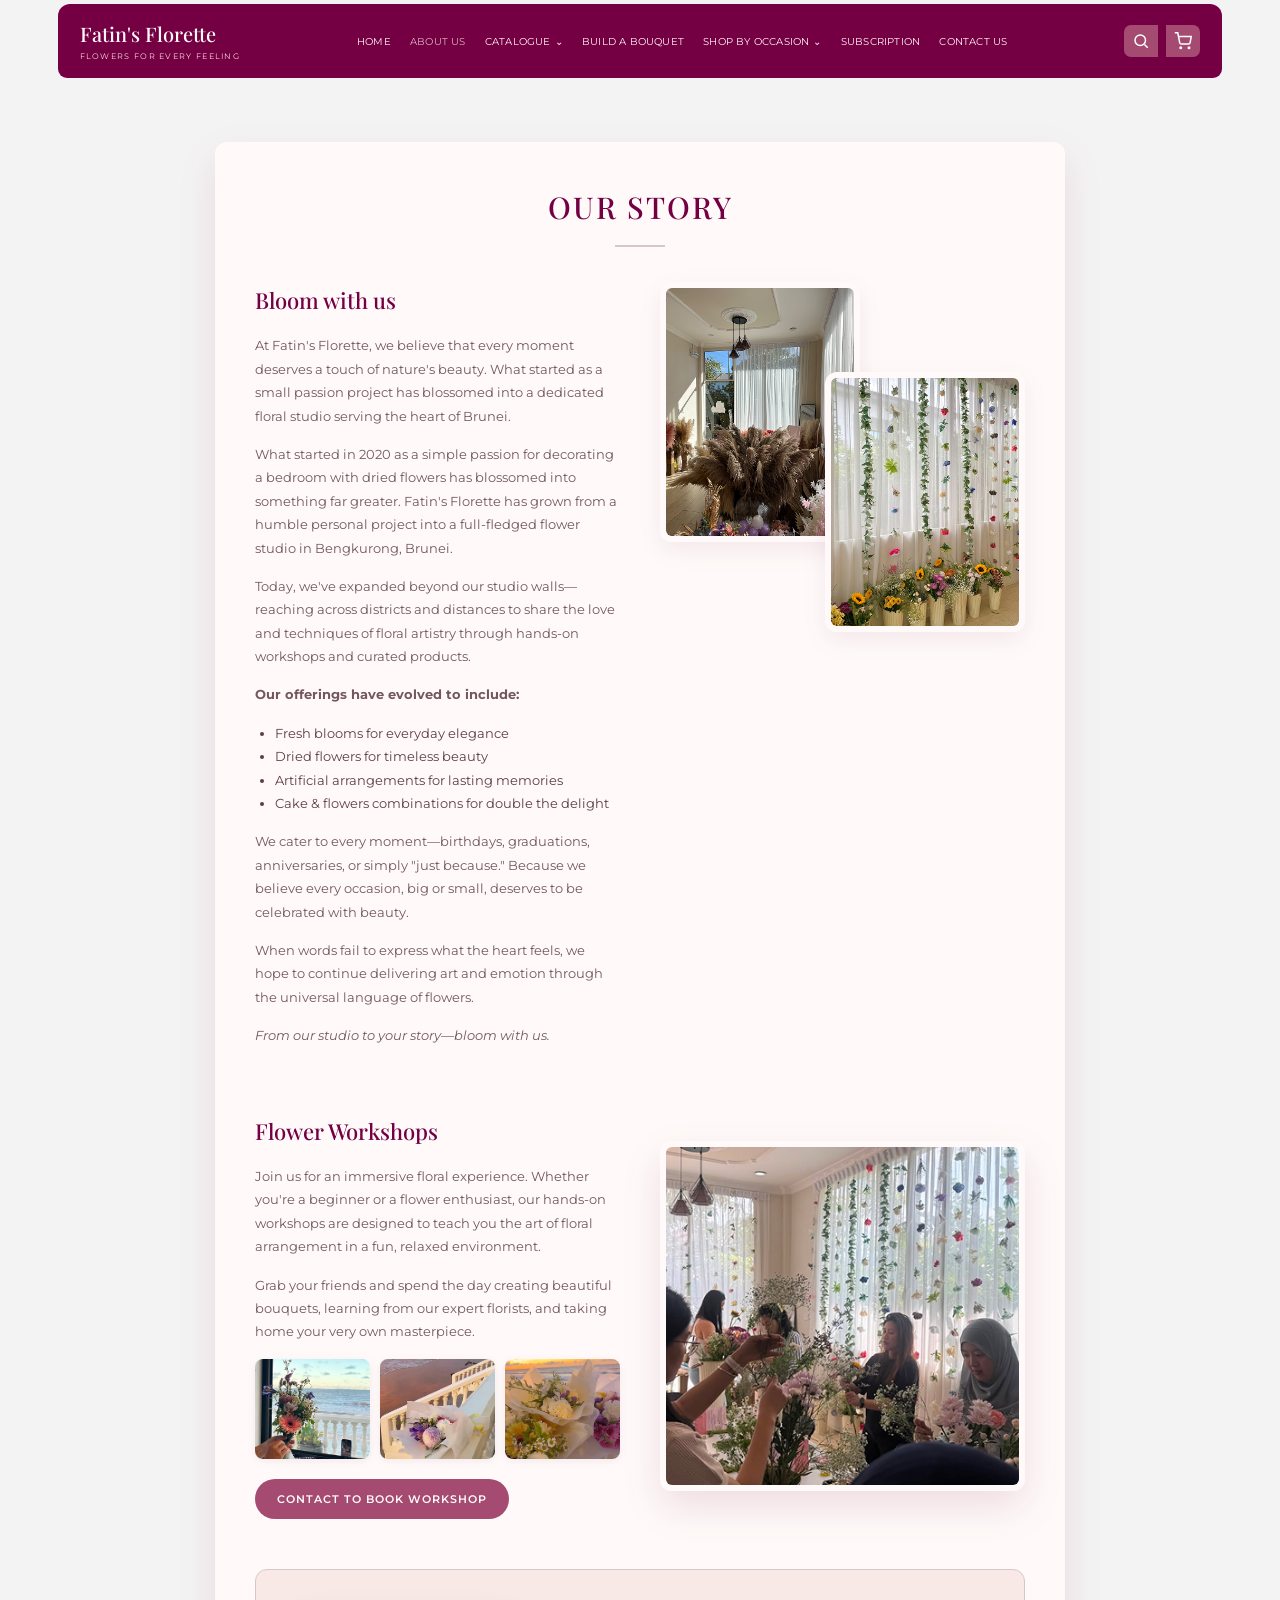
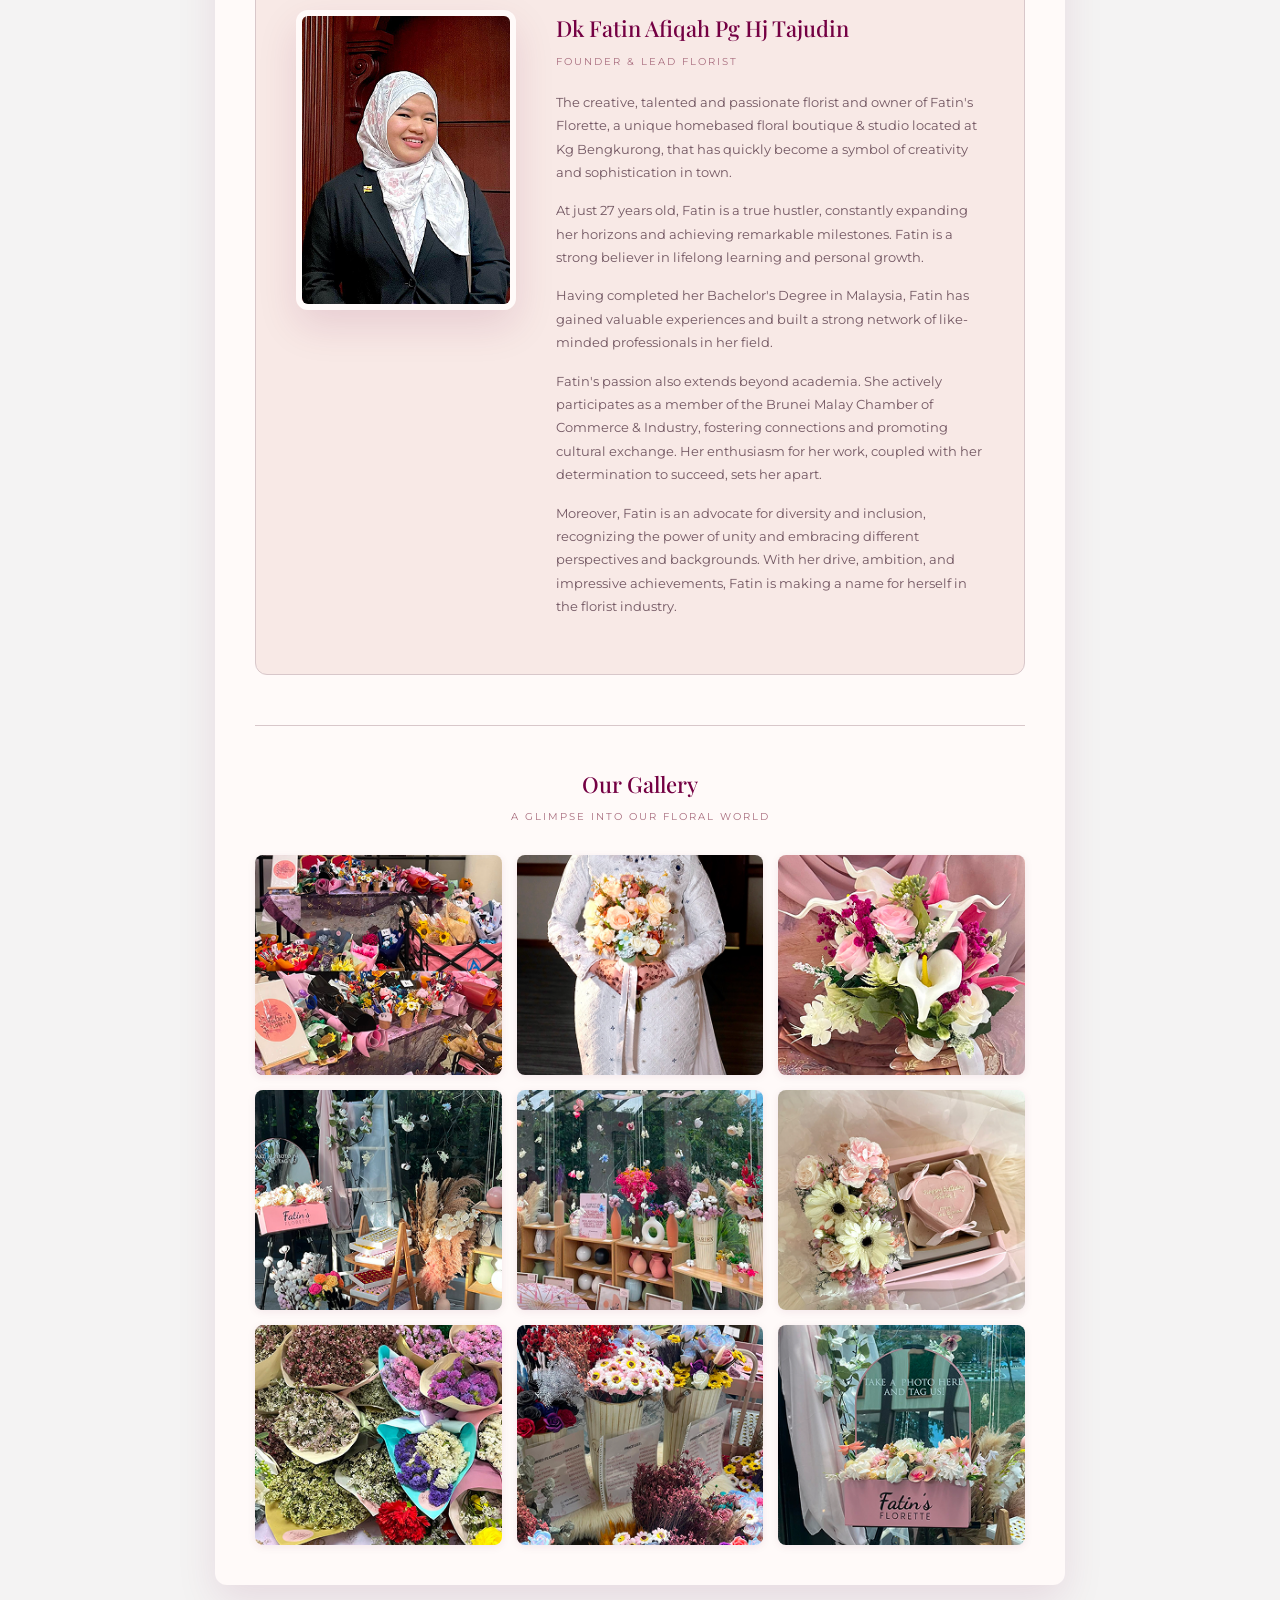
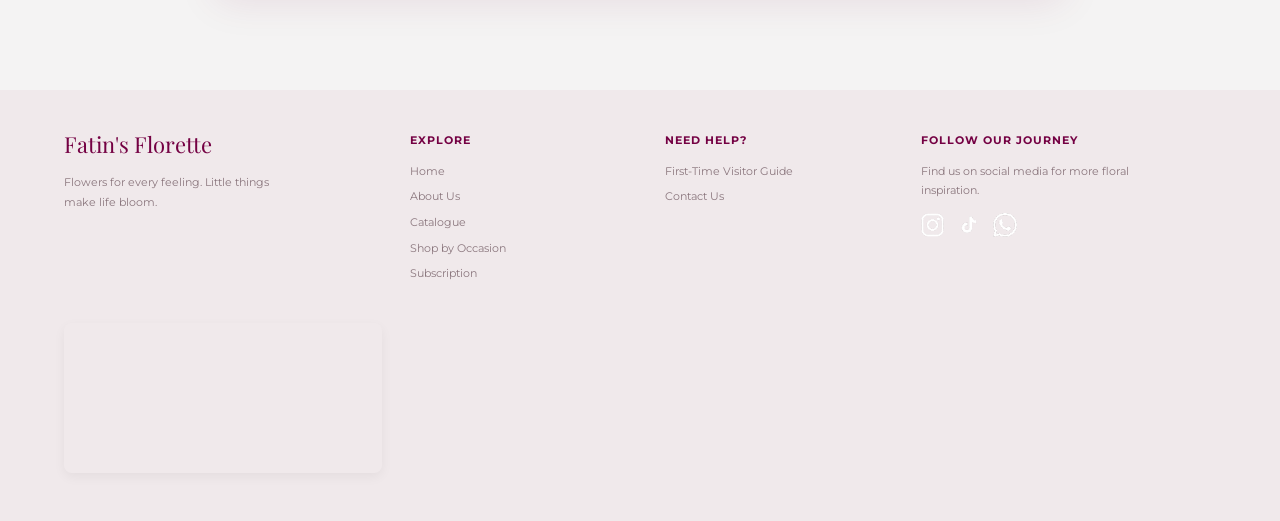
==== pages/aboutus.html @ 4e29298b "cart" ====
<!DOCTYPE html>
<html lang="en">
<head>
    <meta charset="UTF-8">
    <meta name="viewport" content="width=device-width, initial-scale=1.0">
    <title>About Us - Fatin's Florette</title>

    <link rel="preconnect" href="https://fonts.googleapis.com">
    <link rel="preconnect" href="https://fonts.gstatic.com" crossorigin>
    <link href="https://fonts.googleapis.com/css2?family=Montserrat:wght@400;500;600;700&family=Playfair+Display:wght@400;500;600;700&display=swap" rel="stylesheet">

    <link rel="stylesheet" href="../css/style.css">
    <link rel="stylesheet" href="../css/aboutus.css">
</head>
<body>

    <!-- ===== HEADER ===== -->
    <header class="site-header">
        <a href="../index.html" class="logo">
            <span class="logo-name">Fatin's Florette</span>
            <span class="logo-tagline">Flowers for every feeling</span>
        </a>

        <nav class="main-nav" id="mainNav">
            <a href="../index.html">Home</a>
            <a href="aboutus.html" class="active">About Us</a>

            <div class="nav-dropdown">
                <!-- FIXED: Using catalog.html and Catalogue spelling -->
                <a href="catalog.html" class="dropdown-toggle">
                    Catalogue <span class="arrow">⌄</span>
                </a>
                <div class="dropdown-menu">
                    <a href="catalog.html">Shop All</a>
                    <a href="catalog.html#petals">Petals & Pastries</a>
                    <a href="catalog.html#basket">Basket Series</a>
                </div>
            </div>

            <a href="custom.bouquet.html">Build a Bouquet</a>

            <div class="nav-dropdown">
                <a href="occasional.html" class="dropdown-toggle">
                    Shop by Occasion <span class="arrow">⌄</span>
                </a>
                <div class="dropdown-menu">
                    <a href="occasional.html">Birthday</a>
                    <a href="occasional.html">Anniversary</a>
                    <a href="occasional.html">Graduation</a>
                    <a href="occasional.html">Wedding</a>
                </div>
            </div>

            <a href="subscription.html">Subscription</a>
            <a href="contact.html">Contact Us</a>
        </nav>

        <div class="header-actions">
            <button class="search-button" aria-label="Search">
                <svg width="18" height="18" viewBox="0 0 24 24" fill="none" stroke="currentColor" stroke-width="2">
                    <circle cx="11" cy="11" r="7"></circle>
                    <line x1="21" y1="21" x2="16.65" y2="16.65"></line>
                </svg>
            </button>
            <a href="cart.html" class="cart-link" aria-label="Shopping Cart">
                <svg width="18" height="18" viewBox="0 0 24 24" fill="none" stroke="currentColor" stroke-width="2">
                    <circle cx="9" cy="21" r="1"></circle>
                    <circle cx="20" cy="21" r="1"></circle>
                    <path d="M1 1h4l2.68 13.39a2 2 0 0 0 2 1.61h9.72a2 2 0 0 0 2-1.61L23 6H6"></path>
                </svg>
            </a>
            <button class="menu-toggle" aria-label="Menu" aria-controls="mainNav" aria-expanded="false">
                <span></span><span></span><span></span>
            </button>
        </div>
    </header>

    <!-- ===== ABOUT CONTENT ===== -->
    <section class="about-container">
        <div class="about-card">
            <h1 class="page-title">Our Story</h1>

            <div class="story-section">
                <div class="story-text">
                    <h3>Bloom with us</h3>
                    <p>At Fatin's Florette, we believe that every moment deserves a touch of nature's beauty. What started as a small passion project has blossomed into a dedicated floral studio serving the heart of Brunei.</p>
                    
                    <p>What started in 2020 as a simple passion for decorating a bedroom with dried flowers has blossomed into something far greater. Fatin's Florette has grown from a humble personal project into a full-fledged flower studio in Bengkurong, Brunei.</p>
                    
                    <p>Today, we've expanded beyond our studio walls—reaching across districts and distances to share the love and techniques of floral artistry through hands-on workshops and curated products.</p>
                    
                    <p><strong>Our offerings have evolved to include:</strong></p>
                    <ul style="margin-left: 20px; margin-bottom: 15px; font-size: 13px; color: var(--text-muted); line-height: 1.8;">
                        <li>Fresh blooms for everyday elegance</li>
                        <li>Dried flowers for timeless beauty</li>
                        <li>Artificial arrangements for lasting memories</li>
                        <li>Cake & flowers combinations for double the delight</li>
                    </ul>

                    <p>We cater to every moment—birthdays, graduations, anniversaries, or simply "just because." Because we believe every occasion, big or small, deserves to be celebrated with beauty.</p>
                    
                    <p>When words fail to express what the heart feels, we hope to continue delivering art and emotion through the universal language of flowers.</p>
                    
                    <p><em>From our studio to your story—bloom with us.</em></p>
                </div>

                <div class="image-cluster">
                    <img src="../pics/studio1.png" alt="Shop Interior">
                    <img src="../pics/studio.png" alt="Flower Decorations">
                </div>
            </div>

            <div class="workshop-section">
                <div class="workshop-text">
                    <h3>Flower Workshops</h3>
                    <p>Join us for an immersive floral experience. Whether you're a beginner or a flower enthusiast, our hands-on workshops are designed to teach you the art of floral arrangement in a fun, relaxed environment.</p>
                    <p>Grab your friends and spend the day creating beautiful bouquets, learning from our expert florists, and taking home your very own masterpiece.</p>
                    
                    <div class="workshop-mini-gallery">
                        <img src="../pics/sky.png" alt="Workshop Flowers">
                        <img src="../pics/beach.png" alt="Workshop Lilies">
                        <img src="../pics/sb.png" alt="Workshop Setup">
                    </div>
                    
                    <a href="https://wa.me/6738633134?text=Hi%20Fatin's%20Florette,%20I%20would%20like%20to%20book%20a%20flower%20workshop!" target="_blank" class="workshop-btn">CONTACT TO BOOK WORKSHOP</a>
                </div>

                <div class="workshop-main-image">
                    <img src="../pics/shopp.png" alt="Flower Workshop Class">
                </div>
            </div>

            <div class="founder-section">
                <div class="founder-image">
                    <img src="../pics/founder.png" alt="The Founder">
                </div>
                
                <div class="founder-text">
                    <h3>Dk Fatin Afiqah Pg Hj Tajudin</h3>
                    <p class="subtitle">Founder & Lead Florist</p>
                    
                    <p>The creative, talented and passionate florist and owner of Fatin's Florette, a unique homebased floral boutique & studio located at Kg Bengkurong, that has quickly become a symbol of creativity and sophistication in town.</p>
                    
                    <p>At just 27 years old, Fatin is a true hustler, constantly expanding her horizons and achieving remarkable milestones. Fatin is a strong believer in lifelong learning and personal growth.</p>
                    
                    <p>Having completed her Bachelor's Degree in Malaysia, Fatin has gained valuable experiences and built a strong network of like-minded professionals in her field.</p>
                    
                    <p>Fatin's passion also extends beyond academia. She actively participates as a member of the Brunei Malay Chamber of Commerce & Industry, fostering connections and promoting cultural exchange. Her enthusiasm for her work, coupled with her determination to succeed, sets her apart.</p>
                    
                    <p>Moreover, Fatin is an advocate for diversity and inclusion, recognizing the power of unity and embracing different perspectives and backgrounds. With her drive, ambition, and impressive achievements, Fatin is making a name for herself in the florist industry.</p>
                </div>
            </div>

            <div class="gallery-section">
                <h3>Our Gallery</h3>
                <span class="subtitle">A glimpse into our floral world</span>
                
                <div class="gallery-grid">
                    <img src="../pics/pop.png" alt="Floral Arrangement 1">
                    <img src="../pics/wedding.png" alt="Floral Arrangement 2">
                    <img src="../pics/wed.png" alt="Floral Arrangement 3">
                    <img src="../pics/ubd1.png" alt="Floral Arrangement 4">
                    <img src="../pics/ubd.png" alt="Floral Arrangement 5">
                    <img src="../pics/cake.png" alt="Floral Arrangement 6">
                    <img src="../pics/flower.png" alt="Floral Arrangement 7">
                    <img src="../pics/display.png" alt="Floral Arrangement 8">
                    <img src="../pics/mirror.png" alt="Floral Arrangement 9">
                </div>
            </div>
        </div>
    </section>

        <!-- ===== FOOTER ===== -->
    <footer class="site-footer">
        <div class="footer-main">
            <div class="footer-brand">
                <a href="../index.html" class="footer-logo">Fatin's Florette</a>
                <p>Flowers for every feeling. Little things make life bloom.</p>
            </div>

            <div class="footer-links">
                <h3>Explore</h3>
                <a href="../index.html">Home</a>
                <a href="aboutus.html">About Us</a>
                <a href="catalog.html">Catalogue</a>
                <a href="occasional.html">Shop by Occasion</a>
                <a href="subscription.html">Subscription</a>
            </div>

            <div class="footer-links">
                <h3>Need Help?</h3>
                <a href="#">First-Time Visitor Guide</a>
                <a href="contact.html">Contact Us</a>
            </div>

            <div class="footer-social">
                <h3>Follow Our Journey</h3>
                <p>Find us on social media for more floral inspiration.</p>
                <div class="footer-icons">
                    <a href="https://instagram.com/fatinsflorette" target="_blank" aria-label="Instagram">
                        <img src="../pics/ig.png" alt="Instagram">
                    </a>
                    <a href="https://tiktok.com/@fatinsflorette" target="_blank" aria-label="TikTok">
                        <img src="../pics/tt.png" alt="TikTok">
                    </a>
                    <a href="https://wa.me/6738633134" target="_blank" aria-label="WhatsApp">
                        <img src="../pics/wa.png" alt="WhatsApp">
                    </a>
                </div>
            </div>

            <!-- MAP IS NOW ITS OWN COLUMN -->
            <div class="footer-map">

                <iframe
                    src="https://www.google.com/maps/embed?pb=!1m18!1m12!1m3!1d3975.5187098738365!2d114.8646345!3d4.8523594999999995!2m3!1f0!2f0!3f0!3m2!1i1024!2i768!4f13.1!3m3!1m2!1s0x322261498f1d3eef%3A0x6fb80f0e46c2ac8f!2sFatin's%20Florete!5e0!3m2!1sen!2sbn!4v1792552757731!5m2!1sen!2sbn"
                    width="250"
                    height="150"
                    style="border: 0; border-radius: 8px;"
                    allowfullscreen
                    loading="lazy"
                    referrerpolicy="no-referrer-when-downgrade"
                    title="Fatin's Florette location on Google Maps">
                </iframe>

    <script>
        const toggle = document.querySelector('.menu-toggle');
        const nav = document.getElementById('mainNav');
        if (toggle) {
            toggle.addEventListener('click', () => {
                const open = nav.classList.toggle('open');
                toggle.setAttribute('aria-expanded', open);
            });
        }
    </script>
</body>
</html>
---- css/style.css ----
/* ----- FATIN'S FLORETTE Shared styles for Home and future pages ------- */

@import url('https://fonts.googleapis.com/css2?family=DM+Sans:wght@400;500;600&family=Playfair+Display:wght@400;500;600&display=swap');


/* =========================================
   COLOURS
========================================= */

:root {
    --burgundy: #740043;
    --burgundy-dark: #5d0036;
    --blush: #f8e9e6;
    --rose: #d8c7ca;
    --rose-button: #a54a70;
    --text: #5d3d48;
    --white: #fffaf9;
    --page: #f8f6f5;
    --line: #e5d8dc;
    --muted: #8b777e;
}


/* =========================================
   GENERAL STYLES
========================================= */

* {
    box-sizing: border-box;
    margin: 0;
    padding: 0;
}

html {
    scroll-behavior: smooth;
}

body {
    background: #f4f3f3;
    color: var(--text);
    font-family: 'Montserrat', Arial, sans-serif;
    font-size: 14px;
    line-height: 1.7;
}

a {
    color: inherit;
    text-decoration: none;
}

button {
    font: inherit;
}

img {
    display: block;
    max-width: 100%;
}


/* =========================================
   HEADER
========================================= */

/* Existing Fatin's Florette header style */
.site-header {
    width: min(1320px, 91%);
    max-width: none;
    min-height: 74px;
    margin: 4px auto 0;
    padding: 10px 22px;
    box-sizing: border-box;
    background: var(--burgundy);
    border-radius: 12px 12px 9px 9px;
    display: flex;
    align-items: center;
    justify-content: space-between;
    gap: 18px;
    position: relative;
    z-index: 10;
}

/* Logo */

.logo {
    flex: 0 0 auto;
    display: inline-flex;
    flex-direction: column;
    align-items: flex-start;
    line-height: 1.3;
}

.logo-name {
    color: var(--white);
    font-family: 'Playfair Display', Georgia, serif;
    font-size: 20px;
    font-weight: 500;
}

.logo-tagline {
    margin-top: 4px;
    color: #f6d8e2;
    font-size: 8px;
    letter-spacing: 1.3px;
    text-transform: uppercase;
}


/* Navigation */

.main-nav {
    display: flex;
    align-items: center;
    justify-content: center;
    gap: clamp(10px, 1.5vw, 22px);
}

/* Same alignment for ALL navigation links */

.main-nav > a,
.nav-dropdown > .dropdown-toggle {
    display: inline-flex;
    align-items: center;
    justify-content: center;

    height: 32px;

    color: #fff5f7;
    font-size: 10px;
    font-family: 'Montserrat', Arial, sans-serif;
    font-weight: 400;
    text-transform: uppercase;
    letter-spacing: 0.2px;
    white-space: nowrap;

    transition: opacity 0.2s ease;
}

.main-nav > a:hover,
.main-nav > a.active,
.nav-dropdown > .dropdown-toggle:hover,
.nav-dropdown > .dropdown-toggle.active {
    opacity: 0.72;
}


/* Search and cart icons */

.header-actions {
    display: flex;
    align-items: center;
    gap: 8px;
    flex-shrink: 0;
}

.search-button,
.cart-link {
    min-width: 34px;
    height: 32px;
    border: 0;
    background: #a54a70;
    color: white;

    display: inline-flex;
    align-items: center;
    justify-content: center;
}

.search-button {
    border-radius: 7px 0 0 7px;
    cursor: pointer;
}

.cart-link {
    border-radius: 0 7px 7px 0;
}

.search-button:hover,
.cart-link:hover {
    background: var(--burgundy-dark);
}


/* Mobile menu button */

.menu-toggle {
    display: none;
    border: 0;
    background: transparent;
    cursor: pointer;
}


/* =========================================
   NAVIGATION DROPDOWNS
========================================= */

.nav-dropdown {
    position: relative;
    display: flex;
    align-items: center;
    height: 32px;
}

.nav-dropdown .arrow {
    font-size: 10px;
    margin-left: 4px;
    display: inline-block;
    transition: transform 0.3s ease;
}


/* Dropdown menu */

.dropdown-menu {
    display: none;
    position: absolute;
    top: 100%;
    left: 50%;
    transform: translateX(-50%);

    min-width: 180px;
    padding: 8px 0;

    background: var(--white);
    border: 1px solid var(--rose);
    border-radius: 8px;

    box-shadow: 0 8px 20px rgba(0, 0, 0, 0.15);
    z-index: 100;
}

.dropdown-menu a {
    display: block;
    padding: 10px 15px;

    color: var(--text);
    font-size: 12px;
    text-transform: none;
    font-family: 'Montserrat', Arial, sans-serif;
    white-space: nowrap;

    transition: background 0.2s ease, color 0.2s ease;
}

.dropdown-menu a:hover {
    background: var(--blush);
    color: var(--burgundy);
}


/* Show dropdown when hovering or focusing */

.nav-dropdown:hover .dropdown-menu,
.nav-dropdown:focus-within .dropdown-menu {
    display: block;
}

.nav-dropdown:hover .arrow,
.nav-dropdown:focus-within .arrow {
    transform: rotate(180deg);
}


/* =========================================
   HOME HERO / BACKGROUND IMAGE
========================================= */

.hero {
    width: min(1320px, 91%);
    min-height: clamp(360px, 43vw, 500px);
    margin: 0 auto;

    border-radius: 0 0 12px 12px;
    overflow: hidden;
    position: relative;

    display: flex;
    align-items: center;
    justify-content: center;

    background-image:
        linear-gradient(
            rgba(100, 0, 49, 0.28),
            rgba(100, 0, 49, 0.28)
        ),
        url("../images/Background-img.png");

    background-position: center 48%;
    background-size: cover;
    background-repeat: no-repeat;
}


/* Light overlay */

.hero::before {
    content: "";
    position: absolute;
    inset: 0;
    background: rgba(255, 229, 228, 0.16);
    pointer-events: none;
}


/* Hero content */

.hero-content {
    position: relative;
    z-index: 1;

    width: min(90%, 600px);
    margin: 0 auto;
    padding: 35px 20px;

    display: flex;
    flex-direction: column;
    align-items: center;
    justify-content: center;

    text-align: center;
    color: white;
    text-shadow: 0 1px 12px rgba(64, 20, 38, 0.25);
}


/* Small heading */

.hero-eyebrow {
    margin-bottom: 12px;
    font-size: 10px;
    letter-spacing: 2.5px;
    text-transform: uppercase;
}


/* Main heading */

.hero h1 {
    margin: 0;
    font-family: 'Playfair Display', Georgia, serif;
    font-size: clamp(35px, 5.5vw, 65px);
    font-weight: 500;
    line-height: 1.08;
}


/* Description */

.hero-description {
    max-width: 360px;
    margin: 18px auto 24px;
    font-size: 13px;
    line-height: 1.8;
}


/* Hero button */

.hero-button {
    display: inline-flex;
    align-items: center;
    justify-content: center;
    gap: 10px;

    min-width: 175px;
    min-height: 42px;
    padding: 11px 22px;

    border: 0;
    border-radius: 30px;

    background: var(--rose-button);
    color: white;

    font-size: 11px;
    text-align: center;
    text-shadow: none;

    transition:
        background 0.2s ease,
        transform 0.2s ease;
}

.hero-button:hover {
    background: var(--burgundy);
    transform: translateY(-2px);
}

.hero-button span {
    font-size: 16px;
}


/* Bottom note */

.hero-bottom-note {
    position: absolute;
    z-index: 1;
    bottom: 16px;
    left: 20px;
    right: 20px;

    color: white;
    font-family: 'Playfair Display', Georgia, serif;
    font-size: 13px;
    font-style: italic;
    text-align: center;

    text-shadow: 0 1px 8px rgba(64, 20, 38, 0.4);
}


/* =========================================
   HOME INTRODUCTION
========================================= */

.home-intro {
    width: min(100% - 40px, 1120px);
    min-height: 380px;
    margin: 0 auto;
    padding: 65px 7%;

    background: var(--blush);

    display: grid;
    grid-template-columns: 1fr 1fr;
    align-items: center;
    gap: 45px;
}


/* Image */

.intro-image {
    width: 100%;
    height: 300px;
    overflow: hidden;
    background: var(--rose);
}

.intro-image img {
    width: 100%;
    height: 100%;
    object-fit: cover;
    object-position: center;
}


/* Introduction text */

.intro-content {
    max-width: 430px;
}

.section-eyebrow {
    margin-bottom: 12px;
    color: #a86d7e;
    font-size: 10px;
    letter-spacing: 2px;
    text-transform: uppercase;
}

.intro-content h2,
.visitor-section h2 {
    margin-bottom: 16px;
    color: var(--burgundy);
    font-family: 'Playfair Display', Georgia, serif;
    font-size: clamp(27px, 3.5vw, 40px);
    font-weight: 500;
    line-height: 1.25;
}

.intro-content > p:not(.section-eyebrow) {
    margin-bottom: 20px;
    color: #725762;
    font-size: 13px;
    line-height: 1.9;
}


/* Text links */

.text-link {
    display: inline-flex;
    align-items: center;
    gap: 10px;

    color: var(--burgundy);
    font-size: 11px;
    font-weight: 600;

    border-bottom: 1px solid var(--burgundy);
    padding-bottom: 4px;
}

.text-link:hover {
    color: var(--burgundy-dark);
}


/* =========================================
   FIRST-TIME VISITOR SECTION
========================================= */

.visitor-section {
    width: min(100% - 40px, 1120px);
    margin: 0 auto;
    padding: 65px 25px;

    background: #f1e0e2;
    text-align: center;
}

.visitor-section h2 {
    margin-bottom: 12px;
}

.visitor-section > p:not(.section-eyebrow) {
    max-width: 500px;
    margin: 0 auto 22px;
    color: #725762;
    font-size: 13px;
    line-height: 1.8;
}


/* =========================================
   FOOTER
========================================= */

.site-footer {
    margin-top: 45px;
    background: #f0e9eb;
    padding: 36px max(5%, calc((100% - 1320px)/2)) 18px;
}

.footer-main {
    display: grid;
    grid-template-columns: 1.4fr 1fr 1fr 1.3fr;
    gap: 28px;
    padding-bottom: 30px;
}

.footer-logo {
    font-family: 'Playfair Display', Georgia, serif;
    font-size: 22px;
    color: var(--burgundy);
    margin-bottom: 10px;
}

.footer-brand p,
.footer-social p {
    font-size: 11px;
    color: var(--muted);
    line-height: 1.8;
    margin-top: 10px;
    max-width: 230px;
}

.footer-links h3,
.footer-social h3 {
    font-size: 11px;
    text-transform: uppercase;
    letter-spacing: 1px;
    margin: 5px 0 12px;
    color: var(--burgundy);
}

.footer-links a {
    display: block;
    font-size: 11px;
    color: var(--muted);
    margin: 7px 0;
    transition: color 0.2s ease;
}

.footer-links a:hover {
    color: var(--burgundy);
}


/* Social media icons */

.footer-icons {
    display: flex;
    gap: 12px;
    margin-top: 12px;
}

.footer-icons a {
    display: inline-flex;
    align-items: center;
    justify-content: center;

    width: auto;
    height: auto;

    border: none;
    background: transparent;

    transition: transform 0.25s ease;
}

.footer-icons a:hover {
    transform: translateY(-3px);
}

.footer-icons img {
    display: block;
    width: 24px;
    height: 24px;
    object-fit: contain;
}


/* Google Maps */

.footer-map {
    margin-top: 5px;
    width: 100%;
}

.footer-map iframe {
    display: block;
    width: 100%;
    height: 150px;
    border: 0;
    border-radius: 8px;
    box-shadow: 0 4px 12px rgba(0, 0, 0, 0.05);
}


/* Copyright */

.footer-bottom {
    display: flex;
    justify-content: space-between;
    gap: 15px;

    border-top: 1px solid #ddcfd4;
    padding-top: 15px;

    font-size: 10px;
    color: var(--muted);
}

.footer-bottom a {
    color: var(--burgundy);
    text-decoration: none;
}

.footer-bottom a:hover {
    opacity: 0.7;
}


/* =========================================
   TABLET RESPONSIVE DESIGN
========================================= */

@media (max-width: 1000px) {

    .site-header {
        gap: 12px;
        padding: 10px 16px;
    }

    .logo-name {
        font-size: 17px;
    }

    .logo-tagline {
        font-size: 7px;
        letter-spacing: 1px;
    }

    .main-nav {
        gap: 10px;
    }

    /* Resize all navigation links equally */

    .main-nav > a,
    .nav-dropdown > .dropdown-toggle {
        font-size: 8px;
    }

    .header-actions {
        gap: 5px;
    }

    .search-button,
    .cart-link {
        min-width: 29px;
        height: 29px;
    }

    .home-intro {
        gap: 30px;
    }

    .footer-main {
        grid-template-columns: repeat(2, 1fr);
        gap: 28px;
    }
}


/* =========================================
   MOBILE RESPONSIVE DESIGN
========================================= */

@media (max-width: 850px) {

    /* Header */

    .site-header {
        width: calc(100% - 24px);
        min-height: 66px;
        margin-top: 12px;
        padding: 9px 14px;
        gap: 10px;
    }

    .logo-name {
        font-size: 18px;
    }

    .logo-tagline {
        font-size: 7px;
    }


    /* Mobile menu button */

    .menu-toggle {
        display: flex;
        flex-direction: column;
        align-items: center;
        justify-content: center;
        gap: 5px;

        width: 34px;
        height: 34px;
        padding: 5px;
        margin-left: auto;
    }

    .menu-toggle span {
        display: block;
        width: 22px;
        height: 2px;
        background: white;
        border-radius: 2px;
    }


    /* Mobile navigation */

    .main-nav {
        display: none;

        position: absolute;
        top: 100%;
        left: 0;
        right: 0;

        padding: 12px 18px 18px;
        background: var(--burgundy);
        border-radius: 0 0 10px 10px;

        flex-direction: column;
        align-items: stretch;
        gap: 0;
    }

    .main-nav.open {
        display: flex;
    }

    .main-nav > a {
        height: auto;
        display: flex;
        justify-content: flex-start;

        padding: 11px 4px;
        border-bottom: 1px solid rgba(255, 255, 255, 0.12);
        font-size: 10px;
    }

    .main-nav > a:last-child {
        border-bottom: none;
    }


    /* Mobile dropdown */

    .nav-dropdown {
        width: 100%;
        height: auto;
        display: flex;
        flex-direction: column;
        align-items: stretch;
    }

    .nav-dropdown > .dropdown-toggle {
        width: 100%;
        height: auto;
        display: flex;
        justify-content: flex-start;

        padding: 11px 4px;
        font-size: 10px;
        border-bottom: 1px solid rgba(255, 255, 255, 0.12);
    }

    .dropdown-menu {
        position: static;
        transform: none;

        box-shadow: none;
        background: rgba(0, 0, 0, 0.15);
        border: none;

        display: flex;
        flex-direction: column;
        padding: 0;

        width: 100%;
    }

    .dropdown-menu a {
        color: var(--white);
        padding: 9px 30px;
        font-size: 10px;
    }

    .dropdown-menu a:hover {
        background: transparent;
        color: var(--white);
        opacity: 0.72;
    }


    /* Header icons */

    .header-actions {
        gap: 5px;
    }

    .search-button,
    .cart-link {
        min-width: 27px;
        height: 29px;
    }

    .search-button svg,
    .cart-link svg {
        width: 17px;
        height: 17px;
    }


    /* Hero */

    .hero {
        min-height: 360px;
        background-position: center;
        background-size: cover;
        background-repeat: no-repeat;
    }

    .hero::before {
        background: rgba(255, 229, 228, 0.16);
    }


    /* Introduction */

    .home-intro {
        width: calc(100% - 24px);
        grid-template-columns: 1fr;
        gap: 28px;
        padding: 38px 22px;
    }

    .intro-image {
        height: 260px;
    }

    .intro-content h2,
    .visitor-section h2 {
        font-size: 31px;
    }


    /* Visitor section */

    .visitor-section {
        width: calc(100% - 24px);
        padding: 45px 20px;
    }


    /* Footer */

    .site-footer {
        width: calc(100% - 24px);
        padding: 28px 18px 15px;
    }

    .footer-main {
        grid-template-columns: 1fr 1fr;
        gap: 28px 18px;
    }

    .footer-bottom {
        align-items: flex-start;
        flex-direction: column;
        gap: 5px;
    }
}


/* =========================================
   SMALL MOBILE SCREENS
========================================= */

@media (max-width: 680px) {

    .logo-name {
        font-size: 16px;
    }

    .logo-tagline {
        font-size: 6px;
    }

    .site-header {
        padding: 8px 10px;
    }

    .header-actions {
        gap: 3px;
    }

    .hero {
        min-height: 350px;
    }

    .hero h1 {
        font-size: 34px;
    }

    .footer-main {
        grid-template-columns: 1fr;
    }
}
---- css/aboutus.css ----
/* =========================================
   ABOUT US PAGE
========================================= */

.about-container {
    width: min(100% - 40px, 1120px);
    margin: 24px auto 0;
    padding: 40px 0 60px;
    display: flex;
    justify-content: center;
}

.about-card {
    width: 100%;
    max-width: 850px;
    padding: 40px;
    background: var(--white);
    border-radius: 12px;
    box-shadow: 0 16px 40px rgba(116, 0, 67, 0.10);
}

.page-title {
    margin-bottom: 35px;
    color: var(--burgundy);
    font-family: 'Playfair Display', Georgia, serif;
    font-size: clamp(24px, 3vw, 30px);
    font-weight: 500;
    letter-spacing: 2px;
    text-align: center;
    text-transform: uppercase;
}

.page-title::after {
    content: "";
    display: block;
    width: 50px;
    height: 2px;
    margin: 12px auto 0;
    background: var(--rose);
}

/* ========== TOP SECTION: THE STORY ========== */

.story-section {
    display: flex;
    align-items: flex-start;
    gap: 40px;
    margin-bottom: 50px;
}

.story-text {
    flex: 1;
}

.story-text h3 {
    font-family: 'Playfair Display', Georgia, serif;
    font-size: 22px;
    color: var(--burgundy);
    margin-bottom: 15px;
    font-weight: 500;
}

.story-text p {
    font-size: 13px;
    color: #725762;
    margin-bottom: 15px;
    line-height: 1.8;
}

/* Overlapping Image Layout */
.image-cluster {
    flex: 1;
    position: relative;
    height: 350px;
    min-width: 280px;
}

.image-cluster img {
    position: absolute;
    width: 200px;
    height: 260px;
    object-fit: cover;
    border-radius: 12px;
    border: 6px solid var(--white);
    box-shadow: 0 8px 24px rgba(116, 0, 67, 0.08);
    transition: transform 0.3s ease;
}

.image-cluster img:first-child {
    top: 0;
    left: 0;
    z-index: 1;
}

.image-cluster img:last-child {
    bottom: 0;
    right: 0;
    z-index: 2;
}

.image-cluster img:hover {
    z-index: 3;
    transform: scale(1.05);
}

/* ========== WORKSHOP SECTION ========== */

.workshop-section {
    display: flex;
    align-items: center;
    gap: 40px;
    margin-bottom: 50px;
}

.workshop-text {
    flex: 1;
}

.workshop-text h3 {
    font-family: 'Playfair Display', Georgia, serif;
    font-size: 22px;
    color: var(--burgundy);
    margin-bottom: 15px;
    font-weight: 500;
}

.workshop-text p {
    font-size: 13px;
    color: #725762;
    margin-bottom: 15px;
    line-height: 1.8;
}

.workshop-mini-gallery {
    display: grid;
    grid-template-columns: repeat(3, 1fr);
    gap: 10px;
    margin-bottom: 20px;
}

.workshop-mini-gallery img {
    width: 100%;
    height: 100px;
    object-fit: cover;
    border-radius: 8px;
    box-shadow: 0 2px 8px rgba(116, 0, 67, 0.08);
    transition: transform 0.3s ease;
}

.workshop-mini-gallery img:hover {
    transform: scale(1.05);
    z-index: 2;
    position: relative;
    box-shadow: 0 8px 24px rgba(116, 0, 67, 0.08);
}

.workshop-btn {
    display: inline-block;
    background: var(--rose-button);
    color: var(--white);
    padding: 11px 22px;
    border-radius: 30px;
    text-decoration: none;
    font-size: 11px;
    font-weight: 600;
    letter-spacing: 1px;
    transition: all 0.3s ease;
    border: none;
    cursor: pointer;
}

.workshop-btn:hover {
    background: var(--burgundy);
    transform: translateY(-2px);
}

.workshop-main-image {
    flex: 1;
    max-width: 380px;
}

.workshop-main-image img {
    width: 100%;
    height: 350px;
    object-fit: cover;
    border-radius: 12px;
    box-shadow: 0 16px 40px rgba(116, 0, 67, 0.12);
    border: 6px solid var(--white);
    transition: transform 0.3s ease;
}

.workshop-main-image img:hover {
    transform: translateY(-5px);
}

/* ========== BOTTOM SECTION: FOUNDER ========== */

.founder-section {
    display: flex;
    align-items: flex-start;
    gap: 40px;
    background: var(--blush);
    padding: 40px;
    border-radius: 12px;
    border: 1px solid var(--rose);
    margin-bottom: 50px;
}

.founder-image {
    flex: 0 0 220px;
}

.founder-image img {
    width: 100%;
    height: 300px;
    object-fit: cover;
    border-radius: 12px;
    border: 6px solid var(--white);
    box-shadow: 0 16px 40px rgba(116, 0, 67, 0.12);
    transition: transform 0.3s ease;
}

.founder-image img:hover {
    transform: translateY(-5px);
}

.founder-text {
    flex: 1;
    text-align: left;
}

.founder-text h3 {
    font-family: 'Playfair Display', Georgia, serif;
    font-size: 22px;
    color: var(--burgundy);
    margin-bottom: 5px;
    font-weight: 500;
}

.founder-text .subtitle {
    font-size: 10px;
    color: #a86d7e;
    letter-spacing: 2px;
    text-transform: uppercase;
    margin-bottom: 20px;
    display: block;
}

.founder-text p {
    font-size: 13px;
    color: #725762;
    line-height: 1.8;
    margin-bottom: 15px;
}

/* ========== GALLERY SECTION ========== */

.gallery-section {
    margin-top: 50px;
    padding-top: 40px;
    border-top: 1px solid var(--rose);
}

.gallery-section h3 {
    text-align: center;
    font-family: 'Playfair Display', Georgia, serif;
    font-size: 22px;
    color: var(--burgundy);
    margin-bottom: 5px;
    font-weight: 500;
}

.gallery-section .subtitle {
    text-align: center;
    font-size: 10px;
    color: #a86d7e;
    letter-spacing: 2px;
    text-transform: uppercase;
    margin-bottom: 30px;
    display: block;
}

.gallery-grid {
    display: grid;
    grid-template-columns: repeat(auto-fit, minmax(200px, 1fr));
    gap: 15px;
}

.gallery-grid img {
    width: 100%;
    height: 220px;
    object-fit: cover;
    border-radius: 8px;
    box-shadow: 0 2px 8px rgba(116, 0, 67, 0.08);
    transition: transform 0.3s ease;
    cursor: pointer;
}

.gallery-grid img:hover {
    transform: scale(1.03);
    box-shadow: 0 8px 24px rgba(116, 0, 67, 0.08);
    z-index: 2;
    position: relative;
}

/* ========== RESPONSIVE DESIGN (MOBILE) ========== */

@media (max-width: 850px) {
    .about-container {
        width: calc(100% - 24px);
        padding: 30px 0;
    }
    
    .about-card { 
        padding: 30px 20px; 
    }
    
    .story-section {
        flex-direction: column;
        gap: 30px;
    }
    
    .image-cluster {
        width: 100%;
        height: 300px;
    }
    
    .image-cluster img {
        width: 180px;
        height: 240px;
    }
    
    .workshop-section {
        flex-direction: column-reverse;
        gap: 30px;
    }
    
    .workshop-main-image {
        max-width: 100%;
    }
    
    .workshop-main-image img {
        height: 300px;
    }

    .founder-section {
        flex-direction: column;
        align-items: center;
        padding: 30px 20px;
        text-align: center;
    }
    
    .founder-image {
        flex: 0 0 auto;
        width: 100%;
        max-width: 240px;
        margin-bottom: 20px;
    }
    
    .founder-text {
        text-align: center;
    }
    
    .gallery-grid {
        grid-template-columns: repeat(2, 1fr);
    }
    
    .gallery-grid img {
        height: 180px;
    }
}
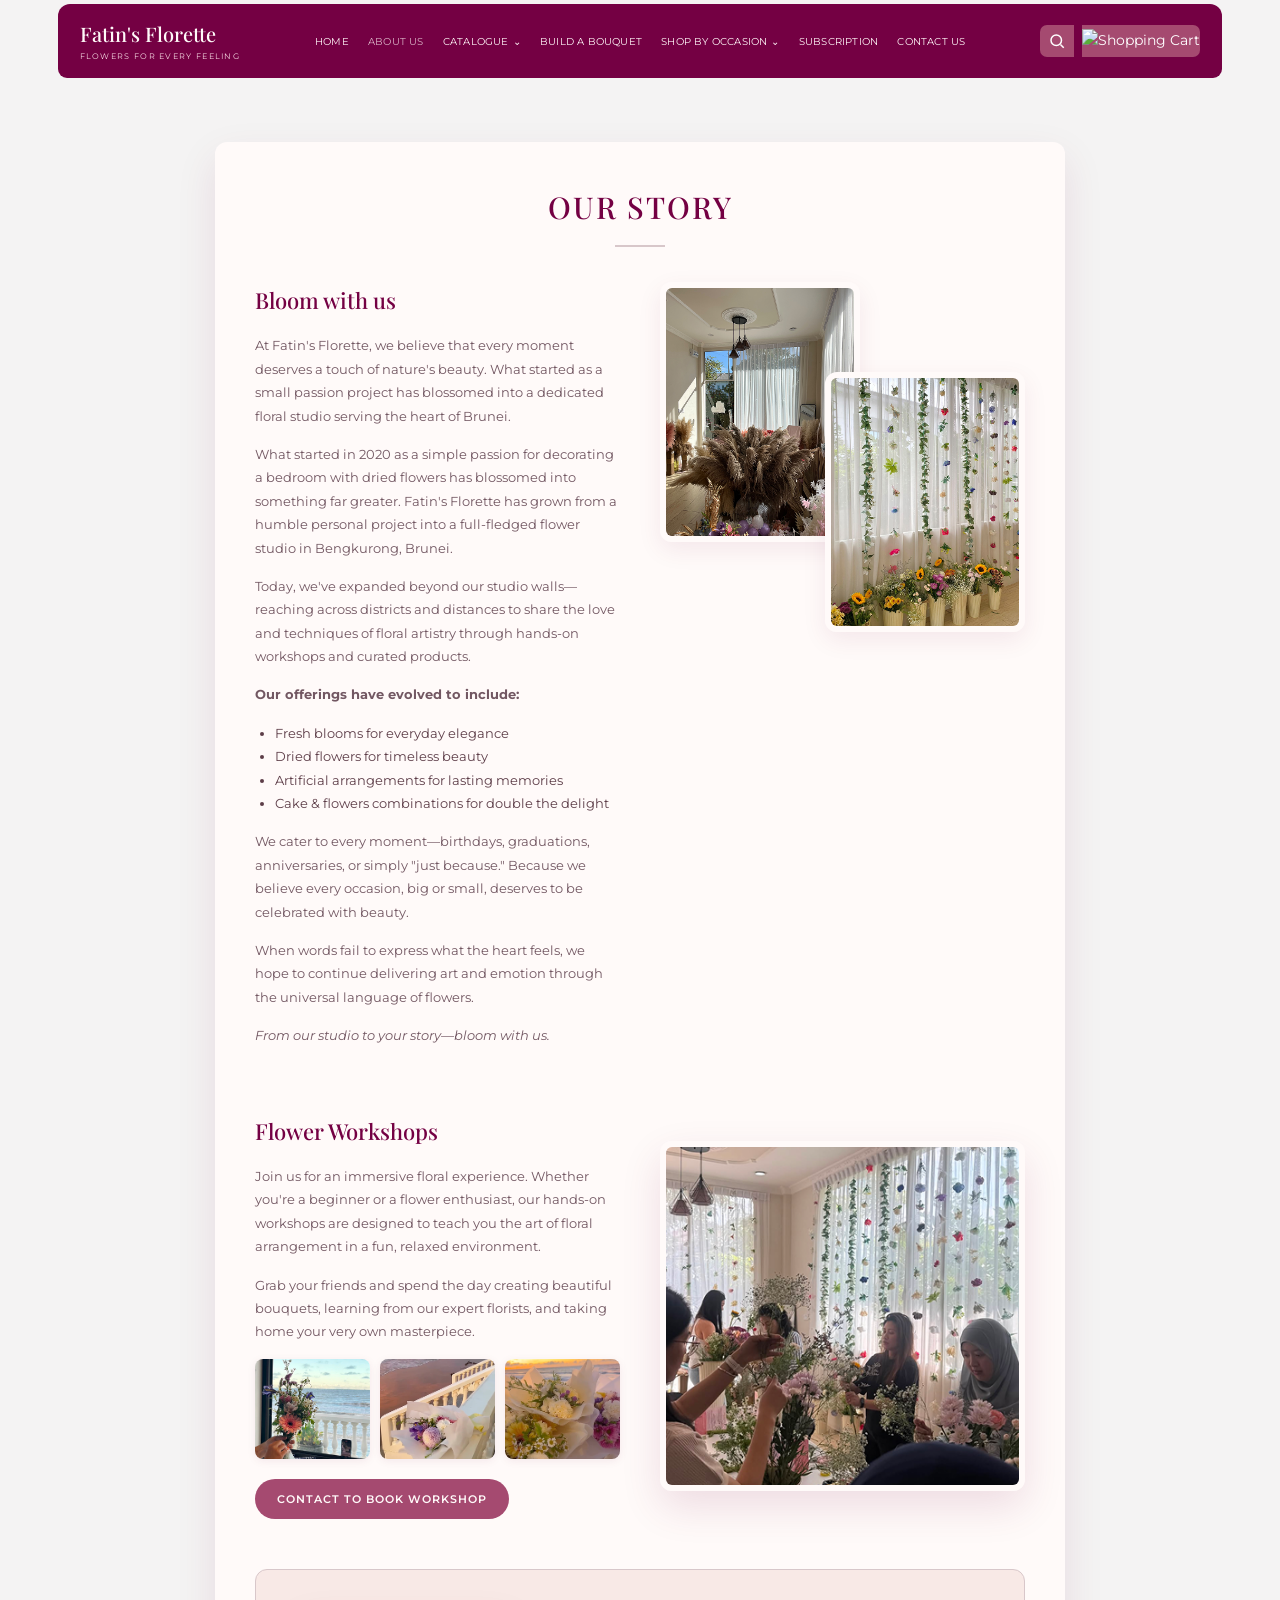
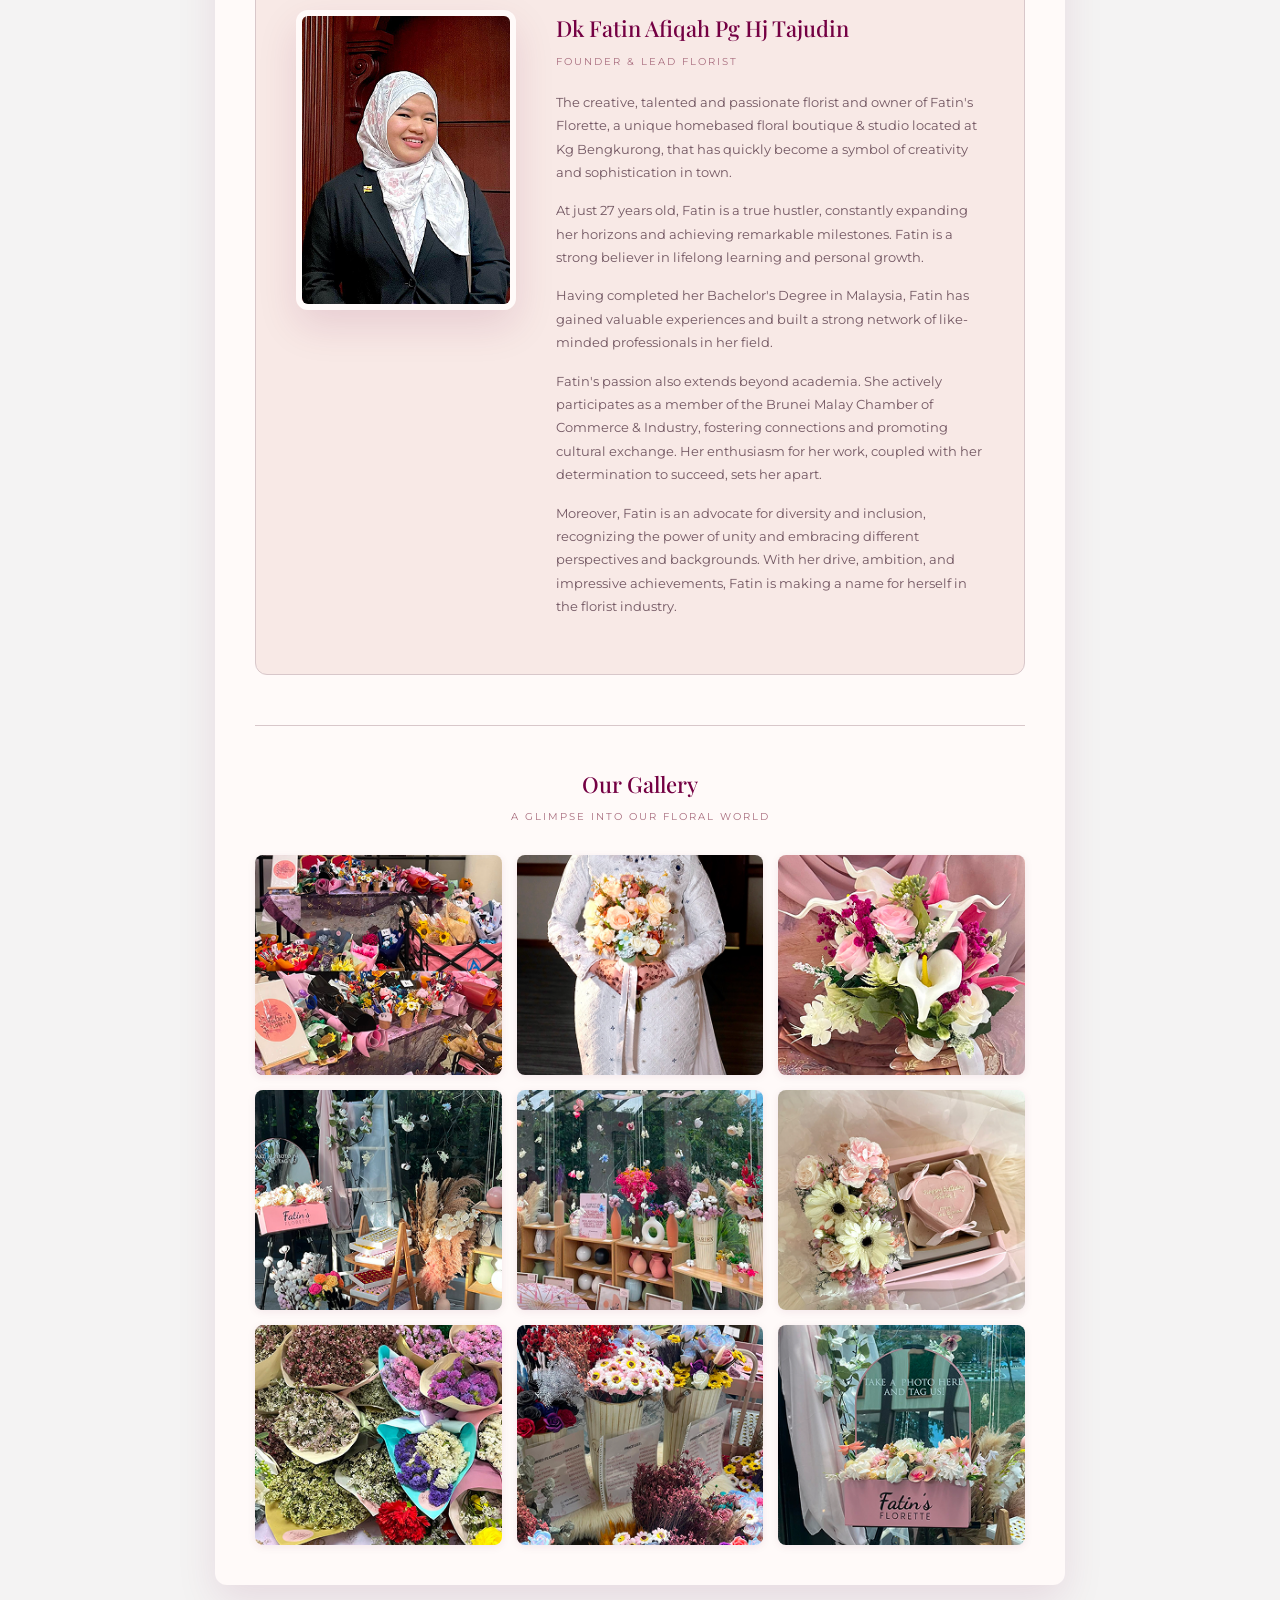
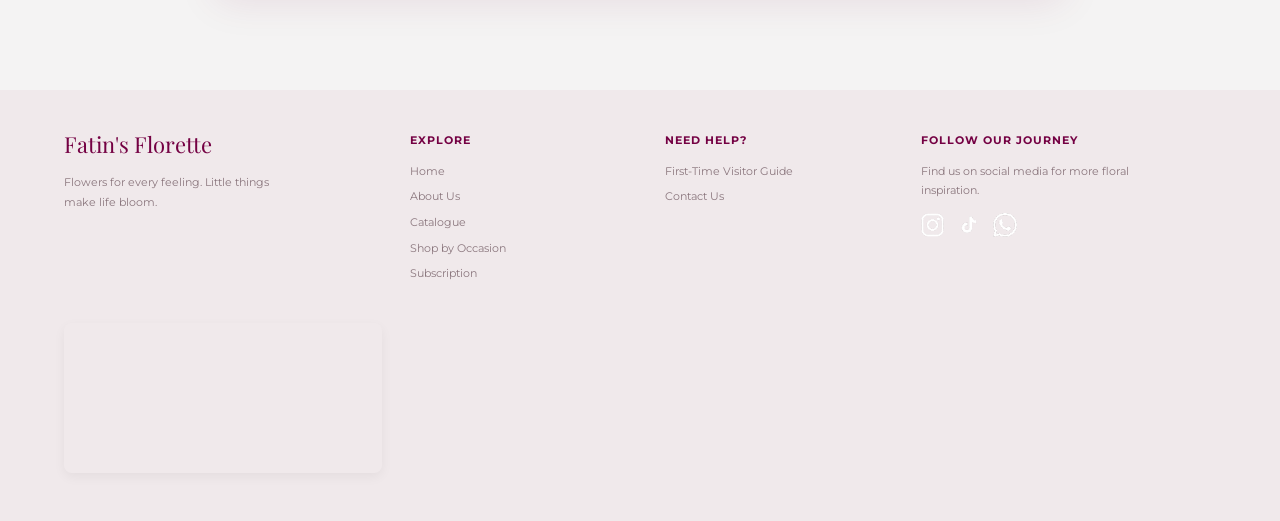
==== commit 28b76fb9: "cart" ====
--- a/pages/aboutus.html
+++ b/pages/aboutus.html
@@ -62,12 +62,12 @@
                     <line x1="21" y1="21" x2="16.65" y2="16.65"></line>
                 </svg>
             </button>
-            <a href="cart.html" class="cart-link" aria-label="Shopping Cart">
-                <svg width="18" height="18" viewBox="0 0 24 24" fill="none" stroke="currentColor" stroke-width="2">
-                    <circle cx="9" cy="21" r="1"></circle>
-                    <circle cx="20" cy="21" r="1"></circle>
-                    <path d="M1 1h4l2.68 13.39a2 2 0 0 0 2 1.61h9.72a2 2 0 0 0 2-1.61L23 6H6"></path>
-                </svg>
+                        <a href="cart.html" class="cart-link" aria-label="Shopping Cart" style="position: relative;">
+                <!-- Replace the SVG with your image -->
+                <img src="../pics/cart.png" alt="Shopping Cart" class="cart-icon-img">
+                
+                <!-- Keep the badge if you want the number to show -->
+                <span id="cart-count" style="position: absolute; top: -6px; right: -6px; background: var(--white); color: var(--burgundy); font-size: 9px; font-weight: bold; width: 16px; height: 16px; border-radius: 50%; display: flex; align-items: center; justify-content: center; display: none;">0</span>
             </a>
             <button class="menu-toggle" aria-label="Menu" aria-controls="mainNav" aria-expanded="false">
                 <span></span><span></span><span></span>
--- a/css/style.css
+++ b/css/style.css
@@ -282,25 +282,14 @@
 
     background-image:
         linear-gradient(
-            rgba(100, 0, 49, 0.28),
-            rgba(100, 0, 49, 0.28)
+            rgba(100, 0, 49, 0.30),
+            rgba(100, 0, 49, 0.30)
         ),
         url("../images/Background-img.png");
 
     background-position: center 48%;
     background-size: cover;
     background-repeat: no-repeat;
-}
-
-
-/* Light overlay */
-
-.hero::before {
-    content: "";
-    position: absolute;
-    inset: 0;
-    background: rgba(255, 229, 228, 0.16);
-    pointer-events: none;
 }
 
 
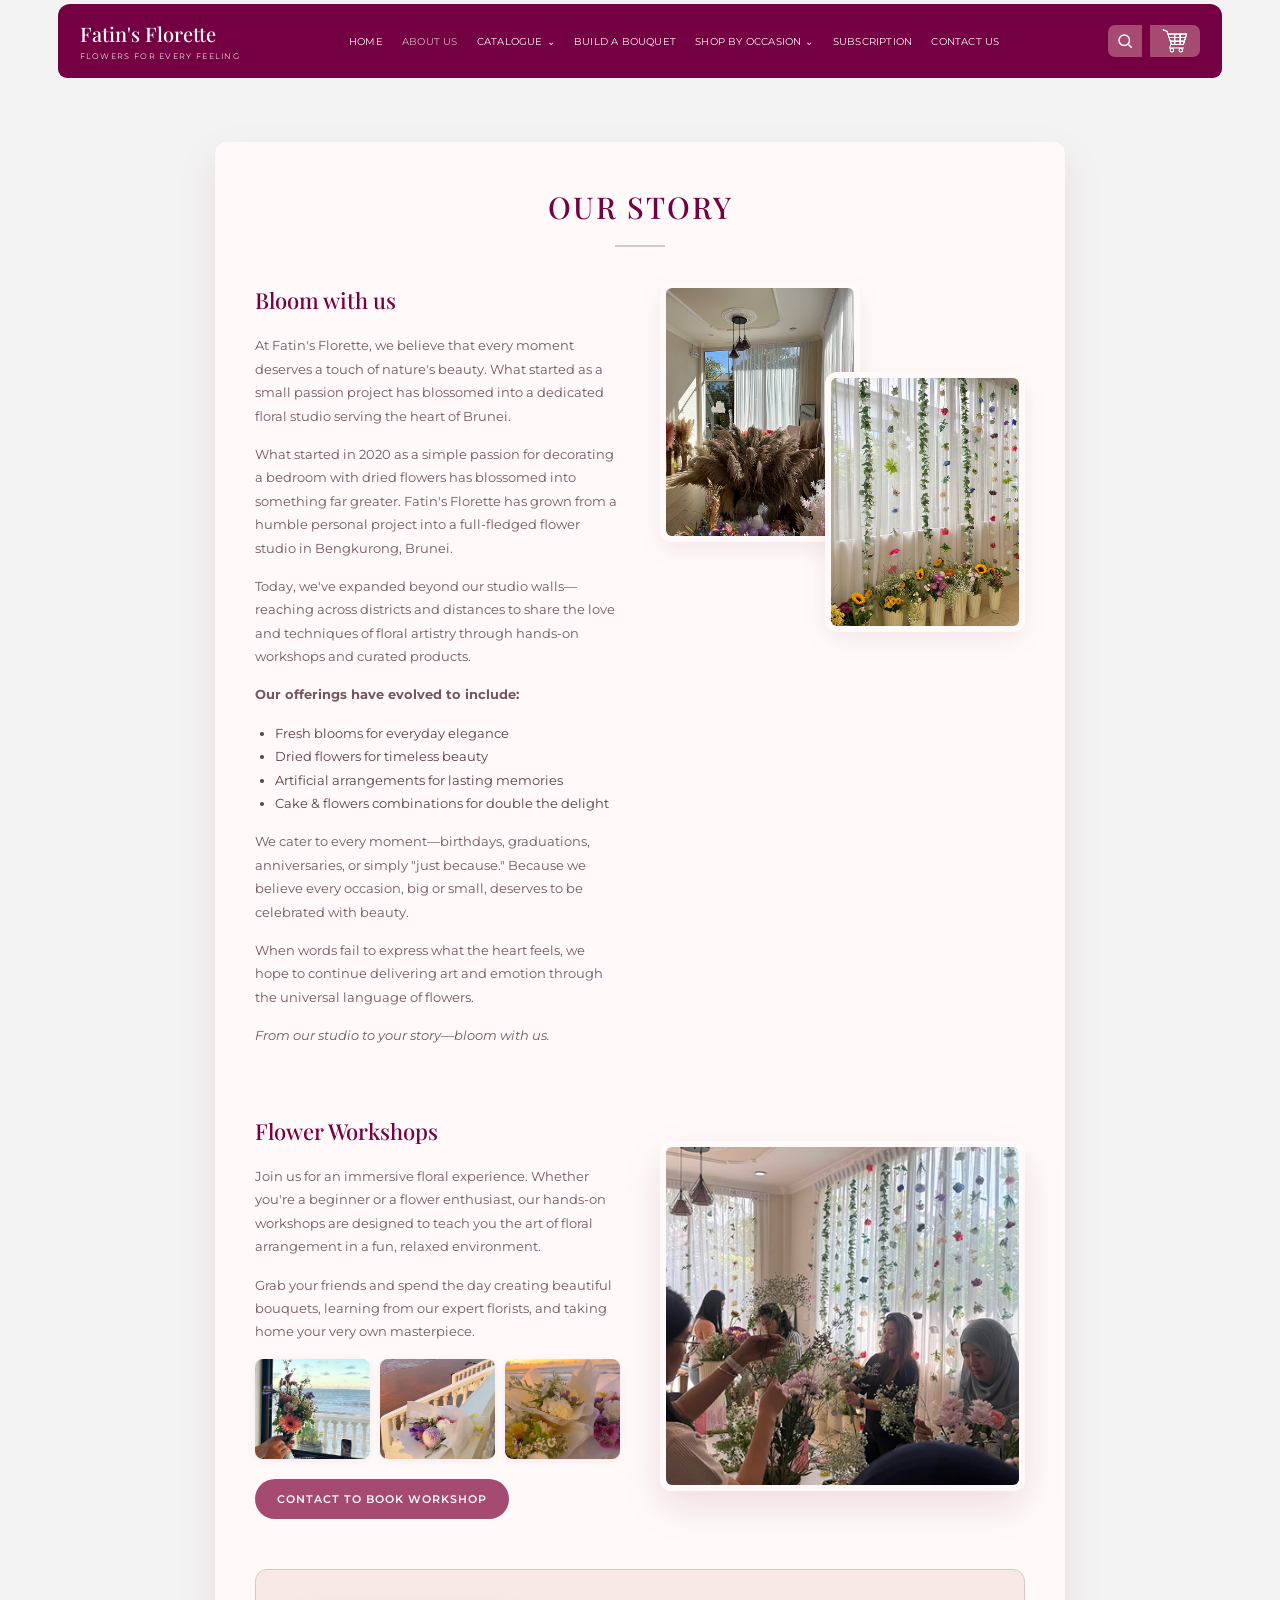
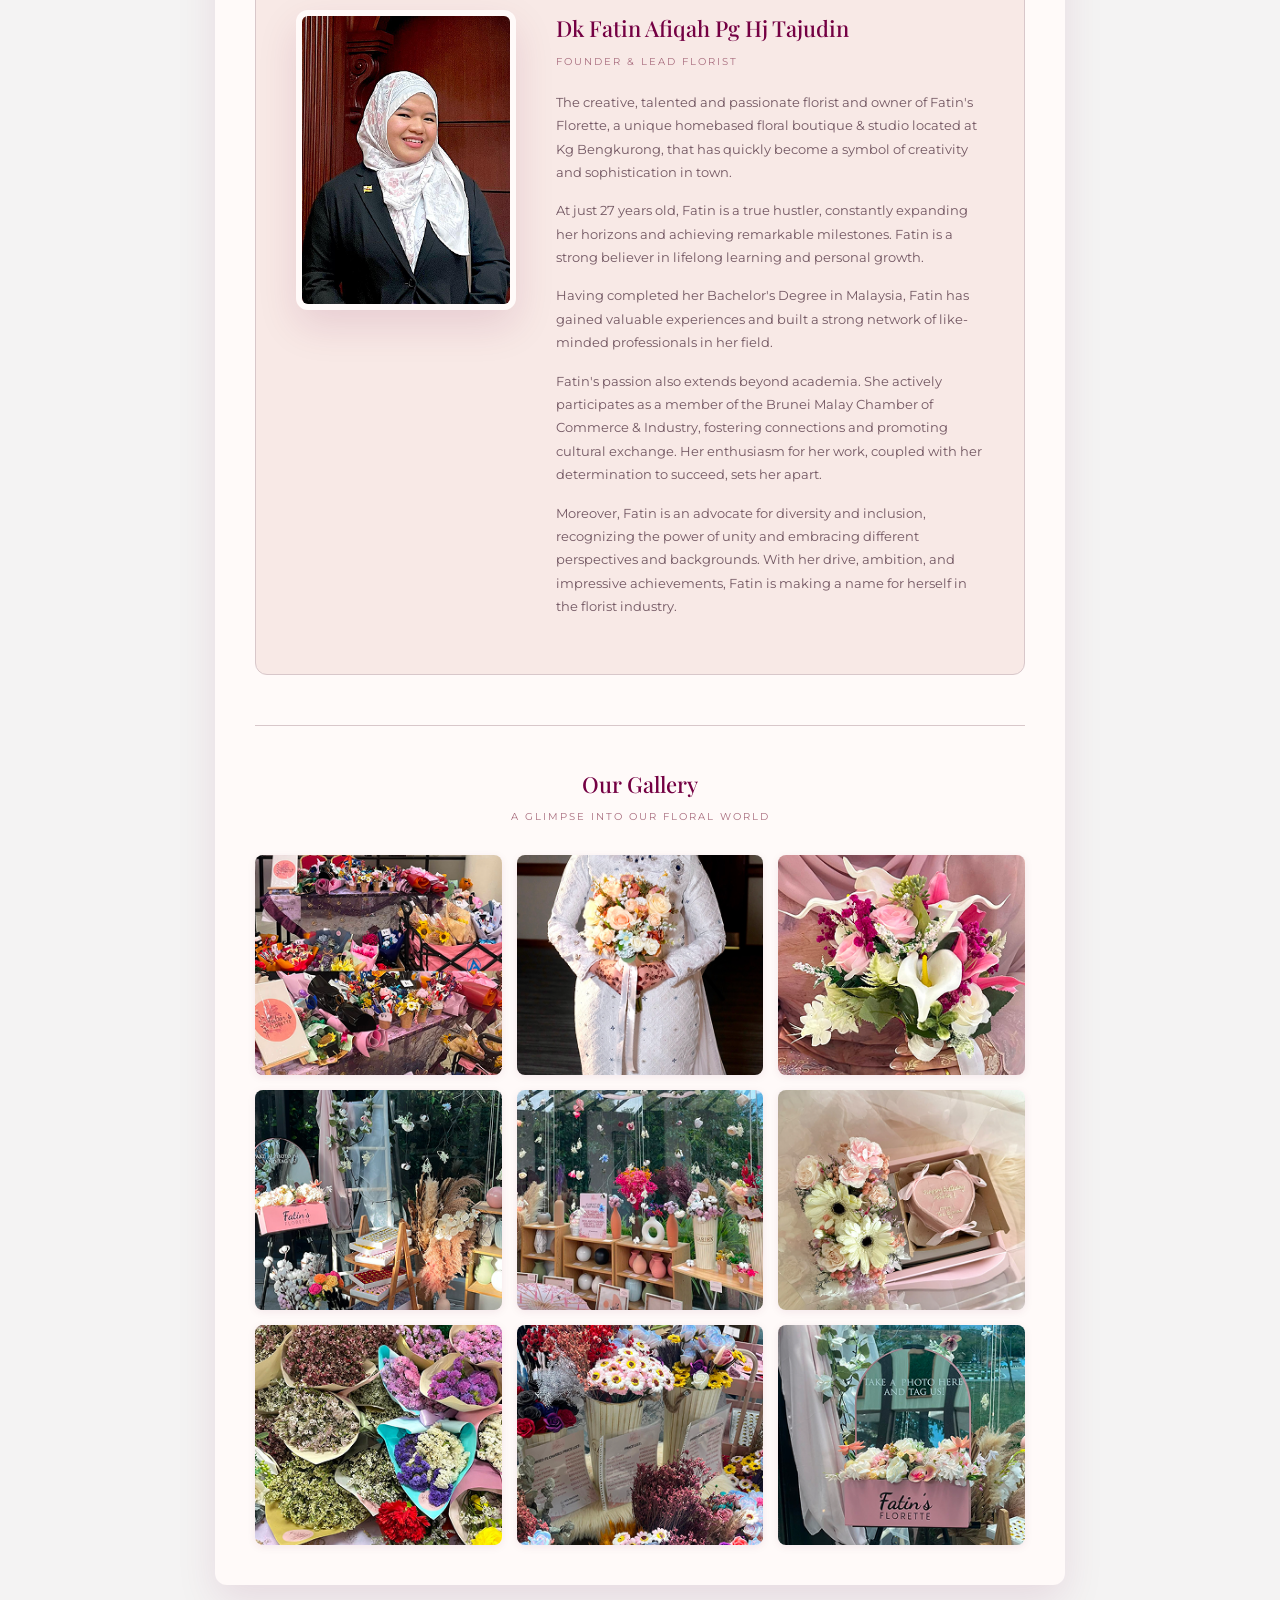
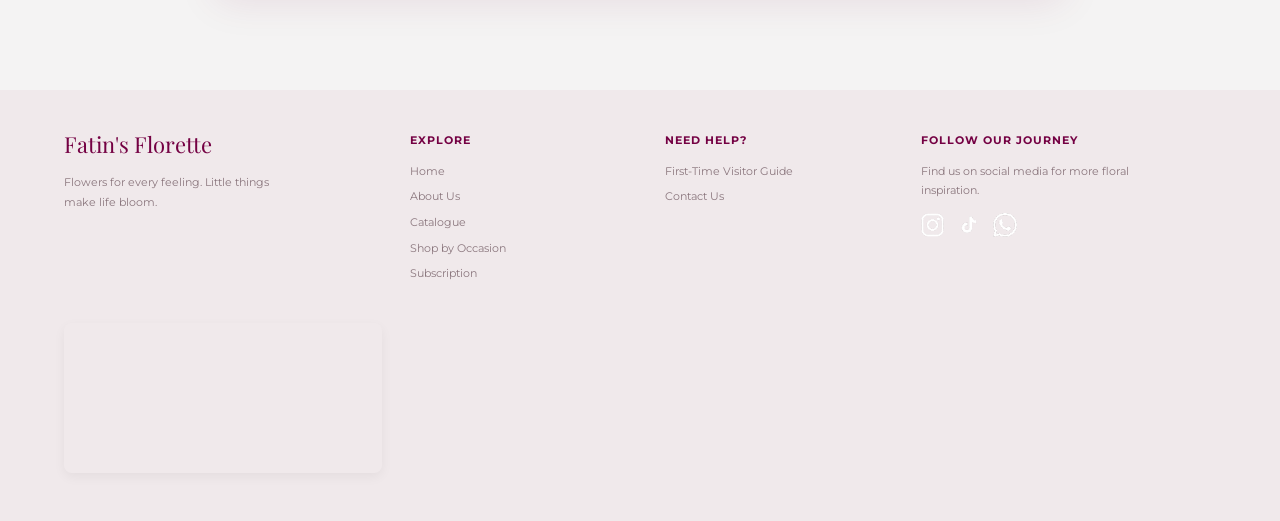
==== commit bb899601: "cart" ====
--- a/pages/aboutus.html
+++ b/pages/aboutus.html
@@ -64,7 +64,7 @@
             </button>
                         <a href="cart.html" class="cart-link" aria-label="Shopping Cart" style="position: relative;">
                 <!-- Replace the SVG with your image -->
-                <img src="../pics/cart.png" alt="Shopping Cart" class="cart-icon-img">
+                <img src="../images/cart.png.png" alt="Shopping Cart" class="cart-icon-img">
                 
                 <!-- Keep the badge if you want the number to show -->
                 <span id="cart-count" style="position: absolute; top: -6px; right: -6px; background: var(--white); color: var(--burgundy); font-size: 9px; font-weight: bold; width: 16px; height: 16px; border-radius: 50%; display: flex; align-items: center; justify-content: center; display: none;">0</span>
--- a/css/style.css
+++ b/css/style.css
@@ -159,23 +159,24 @@
     min-width: 34px;
     height: 32px;
     border: 0;
-    background: #a54a70;
+    background: var(--rose-button);
     color: white;
-
     display: inline-flex;
     align-items: center;
     justify-content: center;
+    padding: 0 8px
 }
 
 .search-button {
     border-radius: 7px 0 0 7px;
-    cursor: pointer;
+    font-size: 22px
 }
 
 .cart-link {
     border-radius: 0 7px 7px 0;
-}
-
+    font-size: 12px;
+    gap: 5px
+}
 .search-button:hover,
 .cart-link:hover {
     background: var(--burgundy-dark);
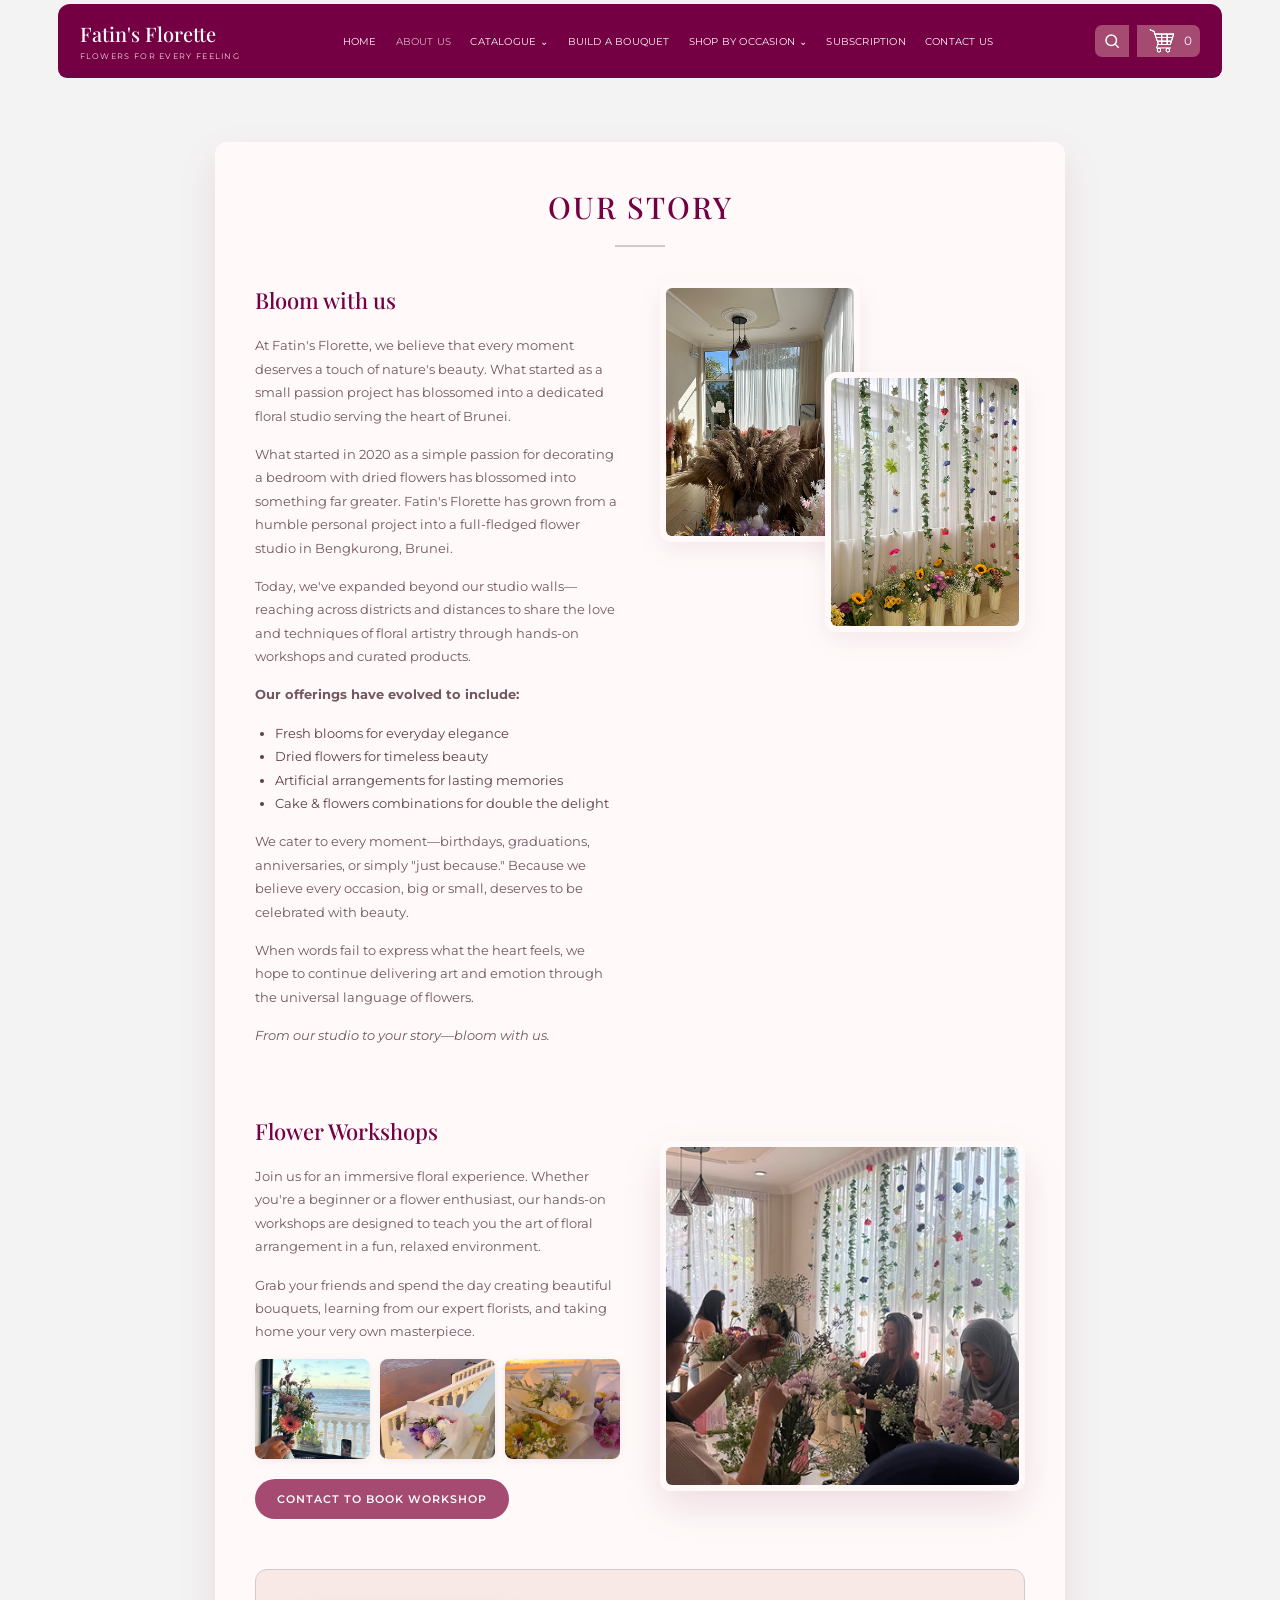
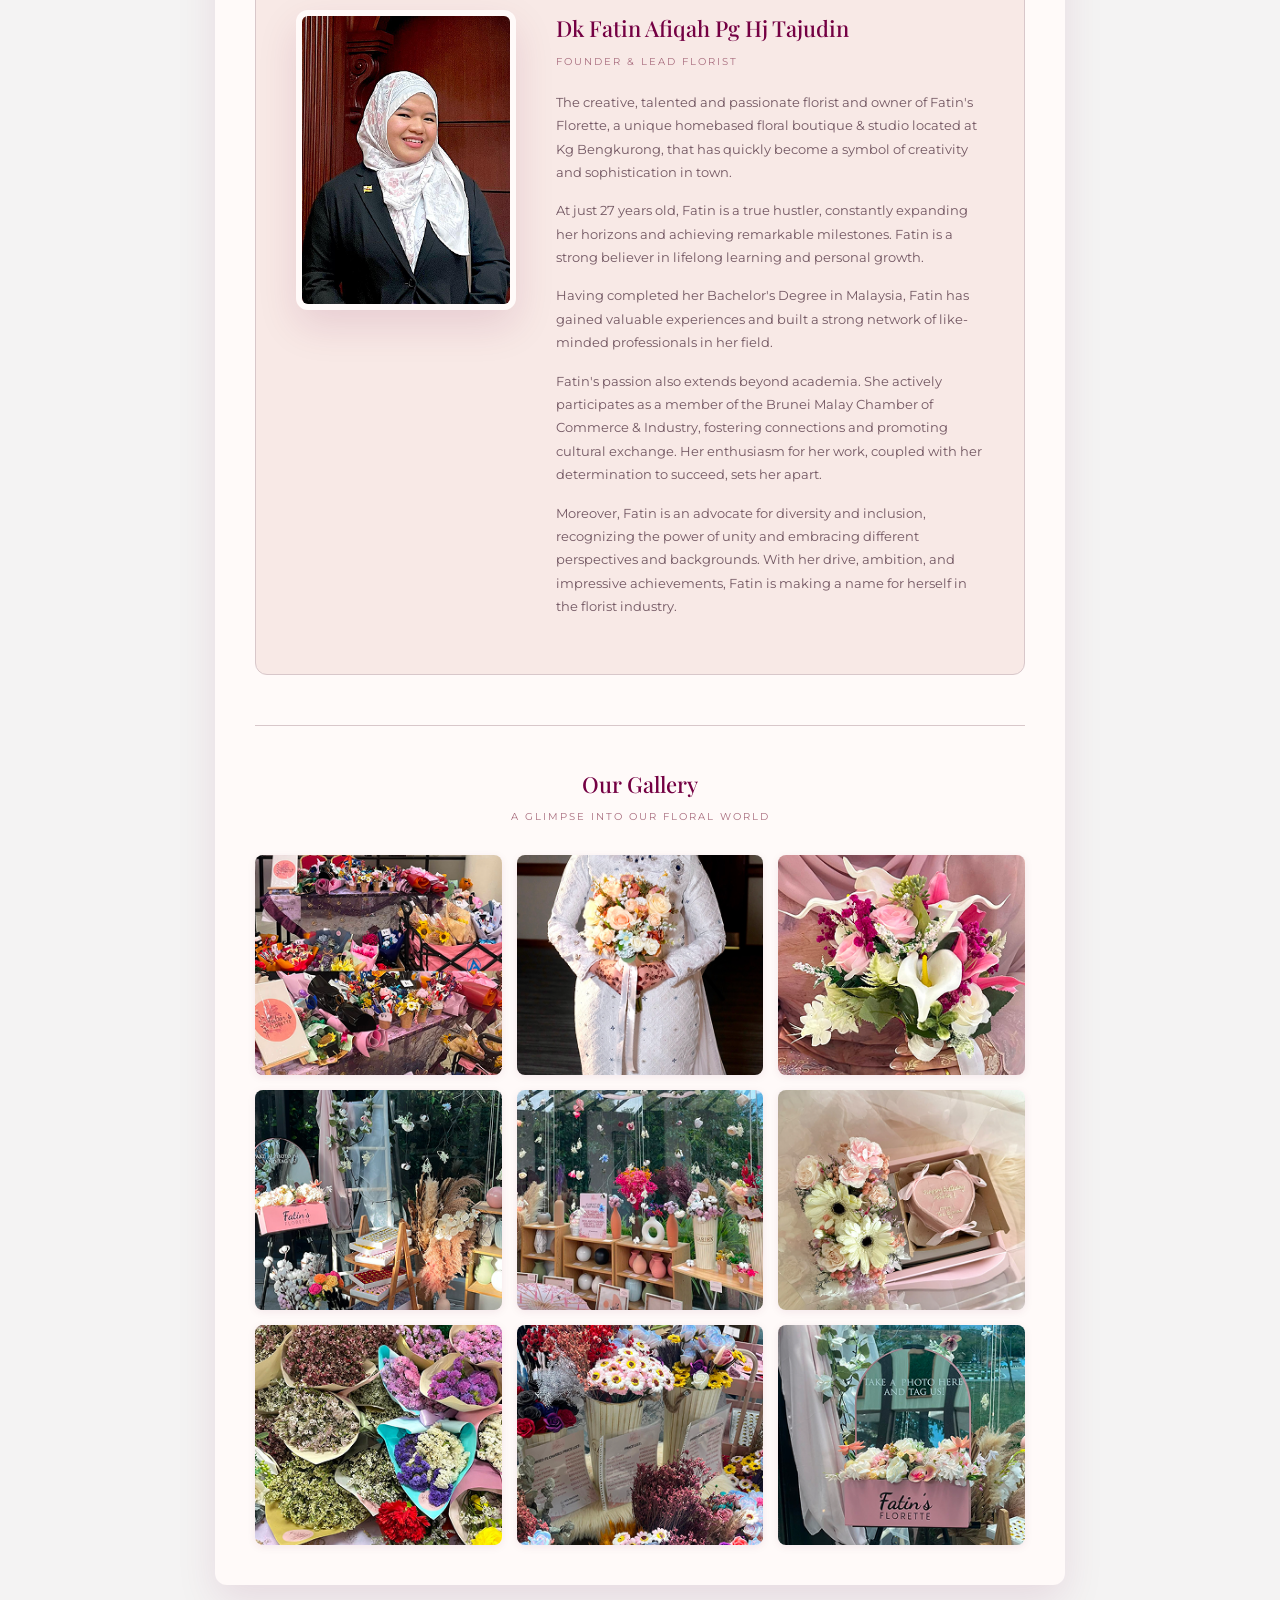
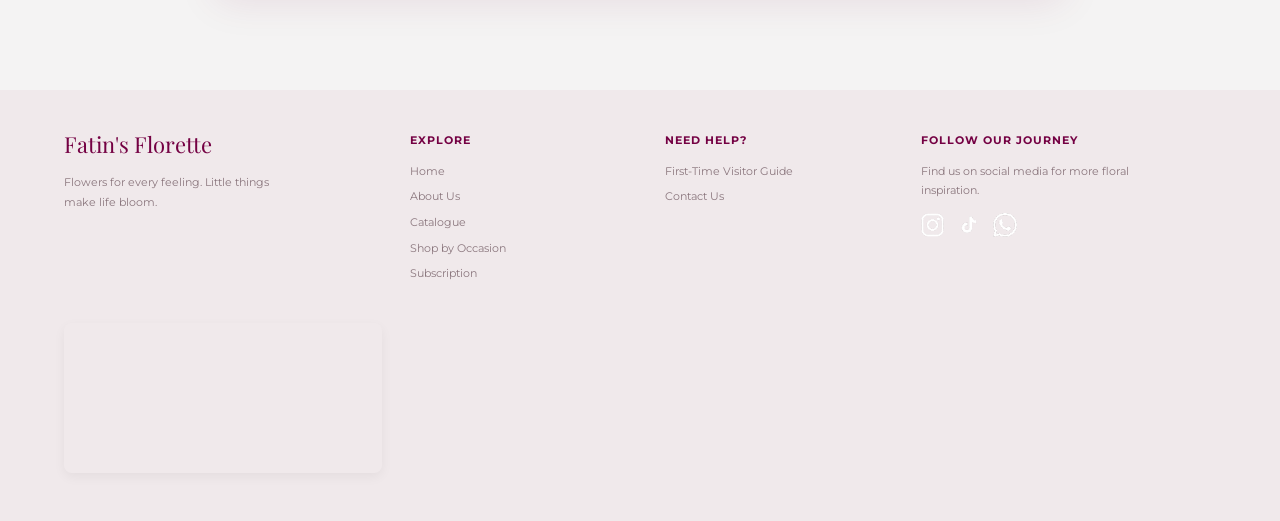
==== commit 6f89ae5f: "cart" ====
--- a/pages/aboutus.html
+++ b/pages/aboutus.html
@@ -65,6 +65,7 @@
                         <a href="cart.html" class="cart-link" aria-label="Shopping Cart" style="position: relative;">
                 <!-- Replace the SVG with your image -->
                 <img src="../images/cart.png.png" alt="Shopping Cart" class="cart-icon-img">
+                <span id="cart-count">0</span>
                 
                 <!-- Keep the badge if you want the number to show -->
                 <span id="cart-count" style="position: absolute; top: -6px; right: -6px; background: var(--white); color: var(--burgundy); font-size: 9px; font-weight: bold; width: 16px; height: 16px; border-radius: 50%; display: flex; align-items: center; justify-content: center; display: none;">0</span>
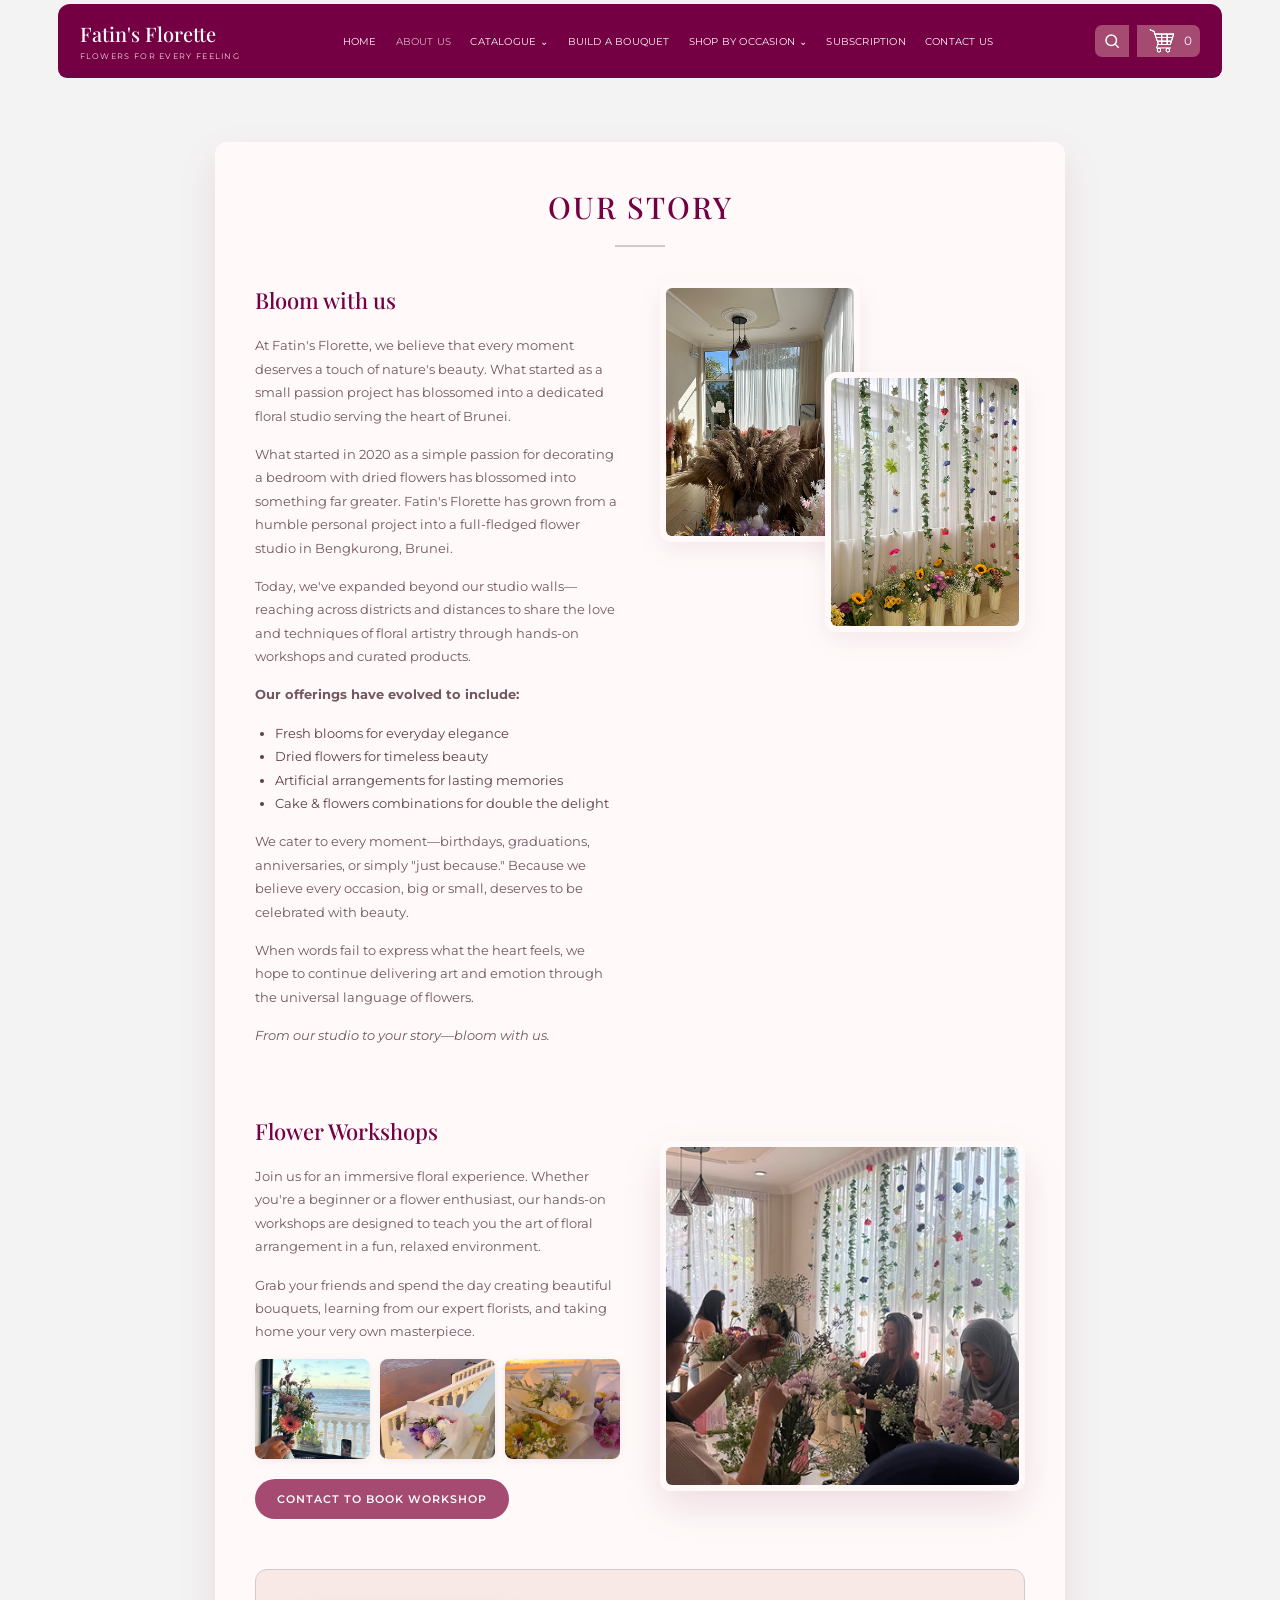
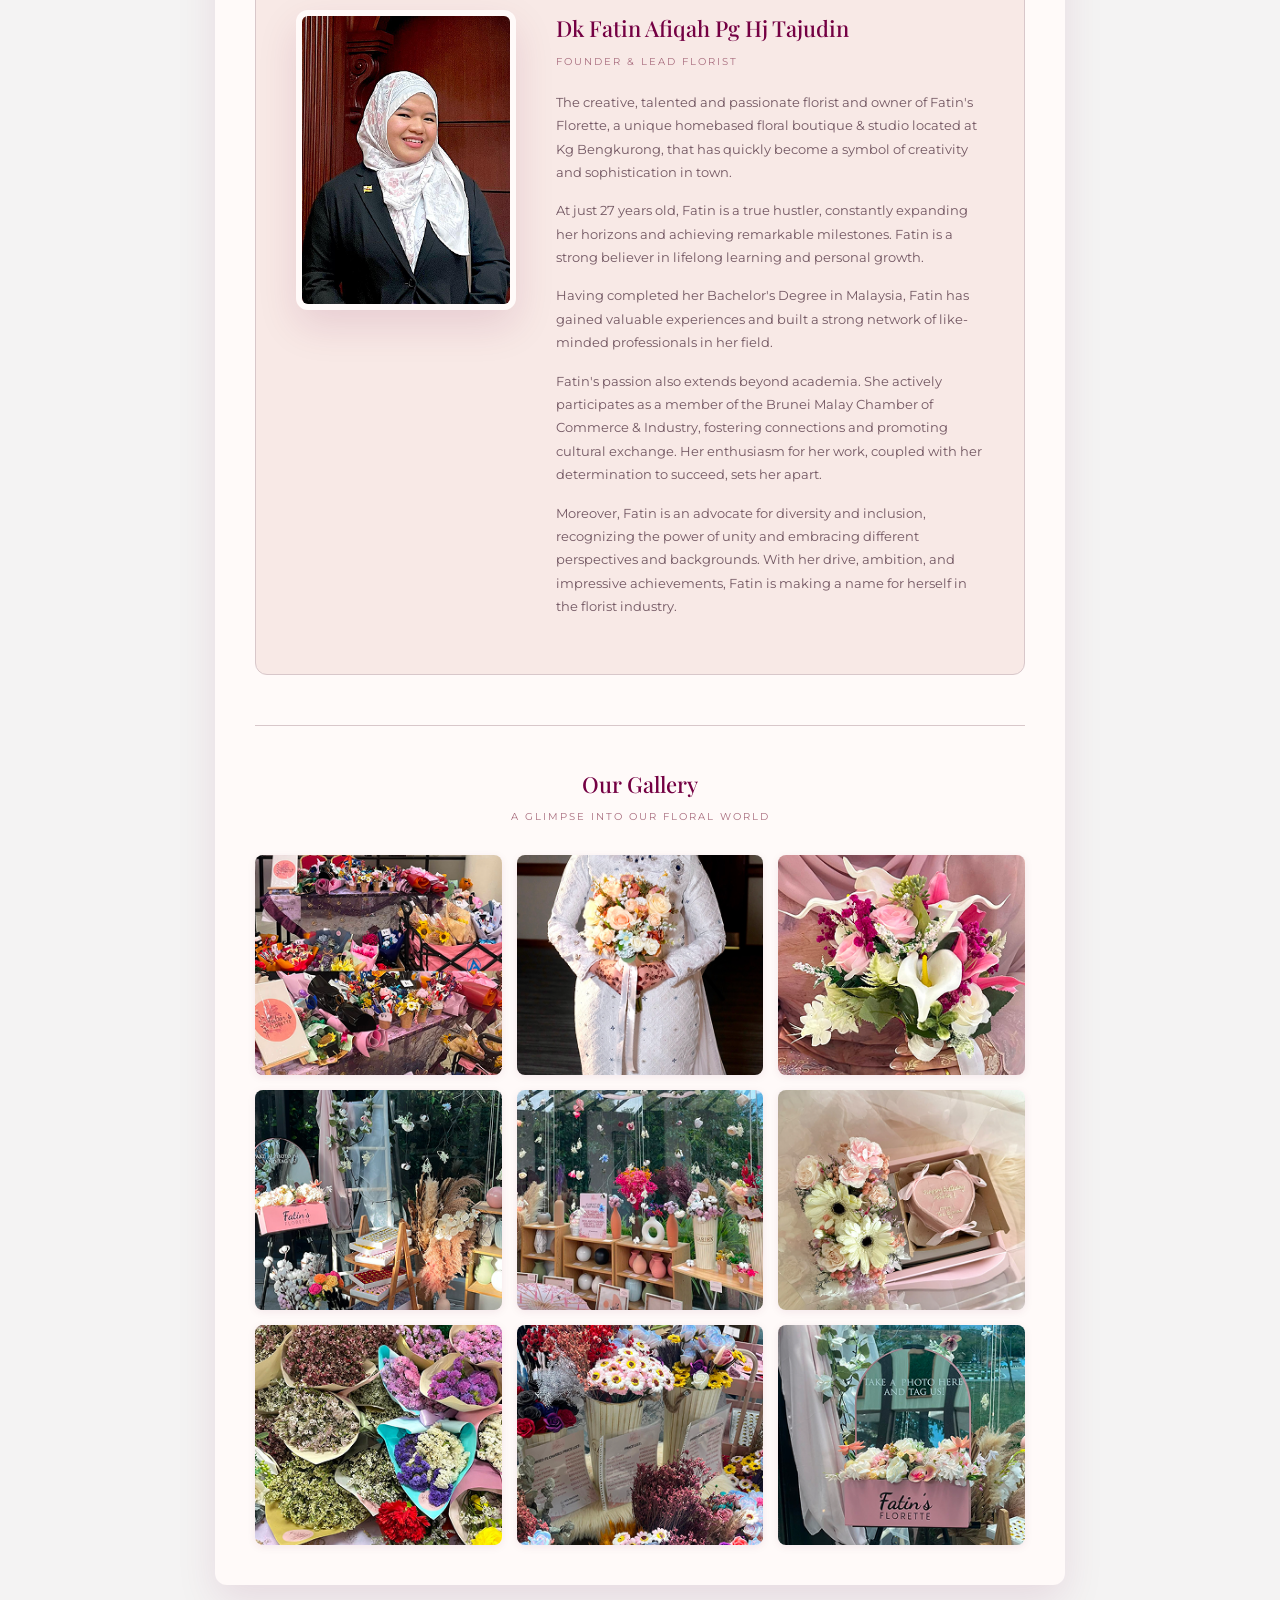
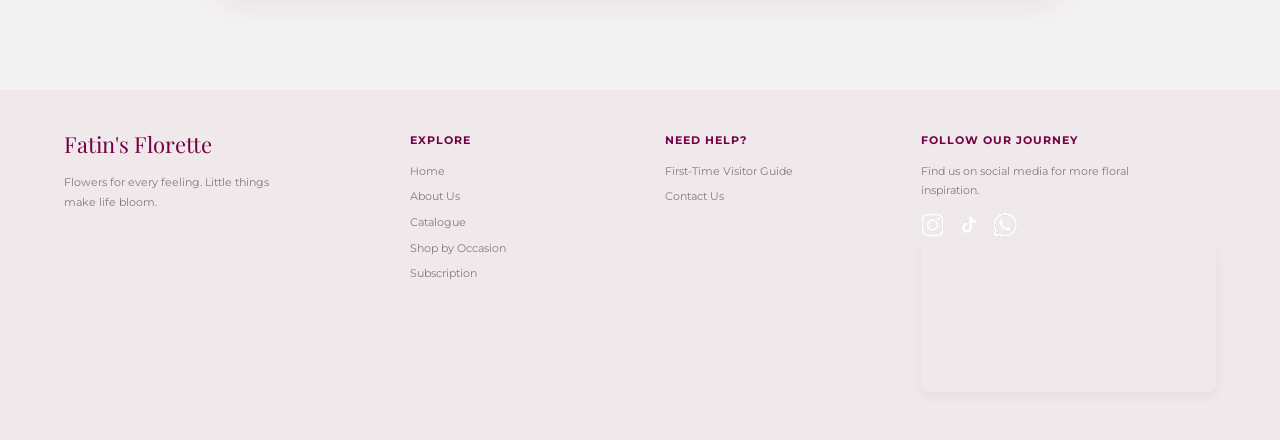
==== commit a65bfe0c: "map" ====
--- a/pages/aboutus.html
+++ b/pages/aboutus.html
@@ -208,7 +208,6 @@
                         <img src="../pics/wa.png" alt="WhatsApp">
                     </a>
                 </div>
-            </div>
 
             <!-- MAP IS NOW ITS OWN COLUMN -->
             <div class="footer-map">
@@ -222,7 +221,9 @@
                     loading="lazy"
                     referrerpolicy="no-referrer-when-downgrade"
                     title="Fatin's Florette location on Google Maps">
+            </div>
                 </iframe>
+                
 
     <script>
         const toggle = document.querySelector('.menu-toggle');
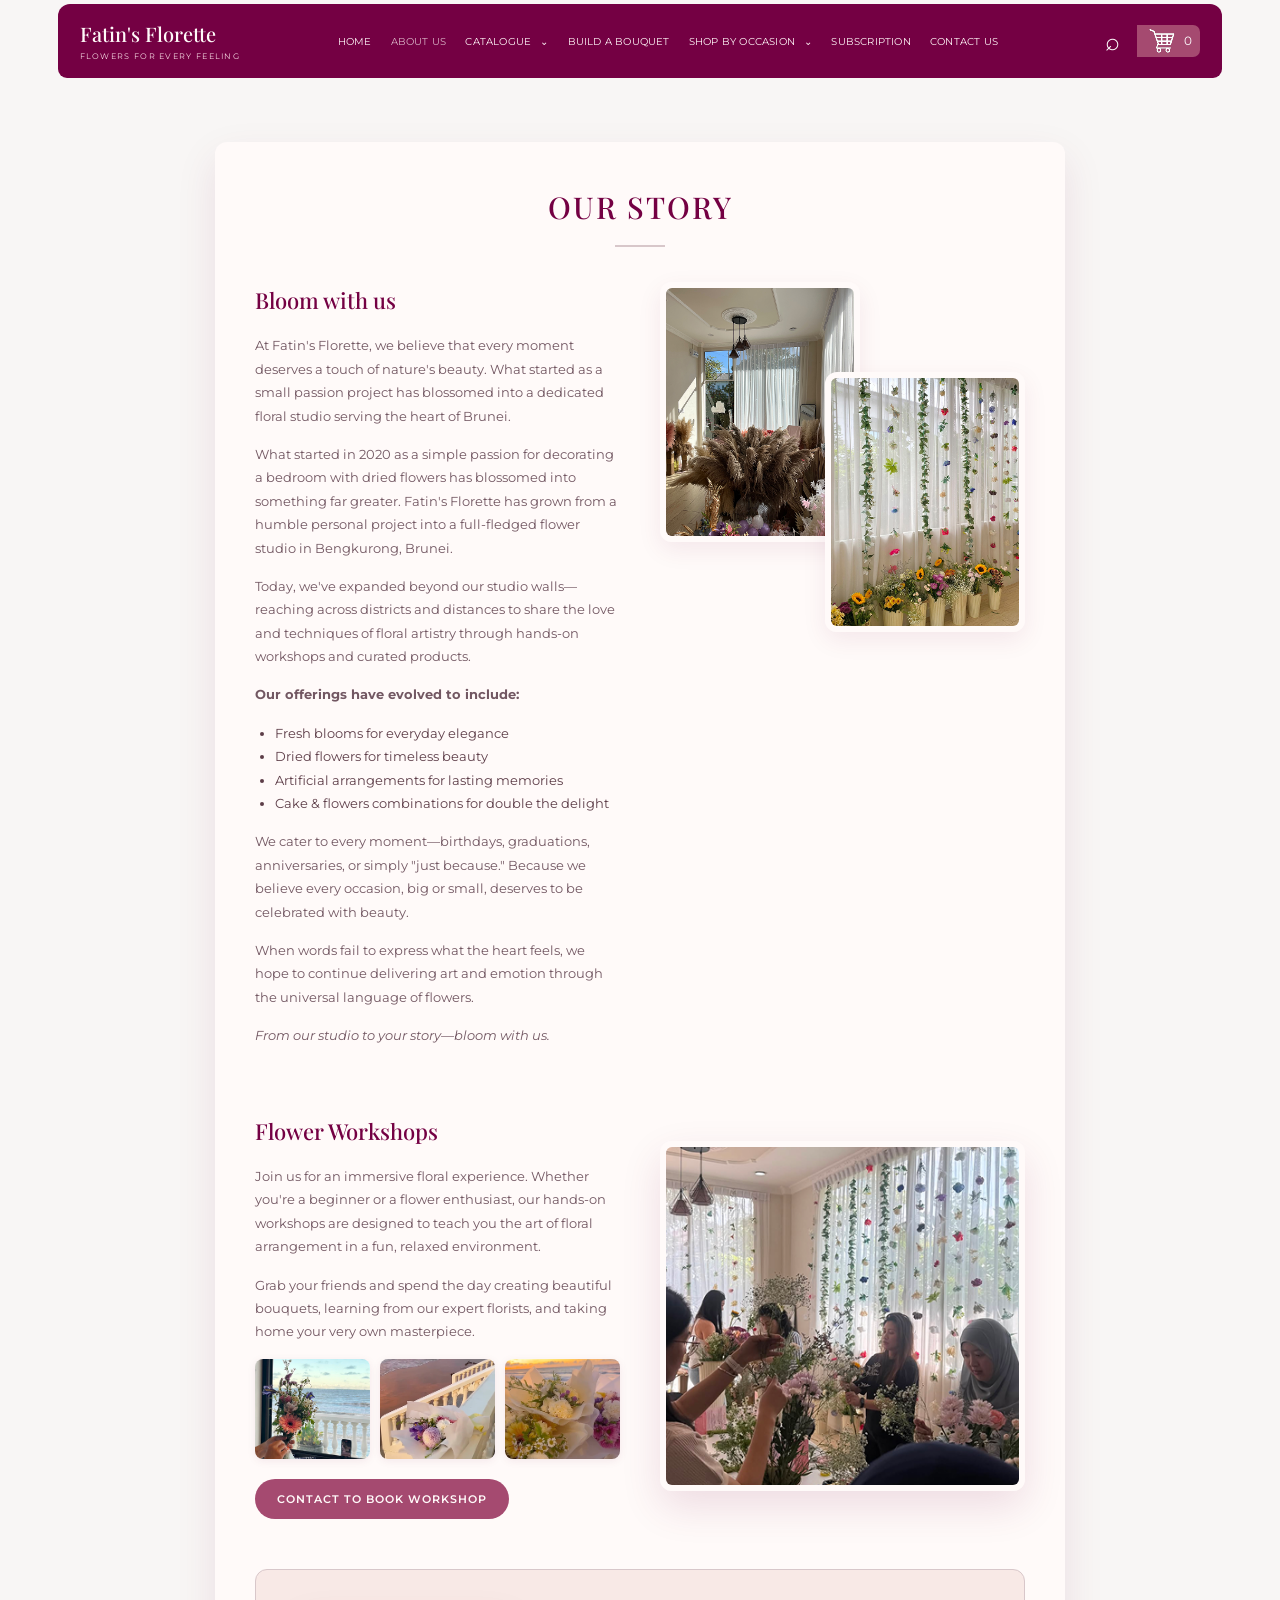
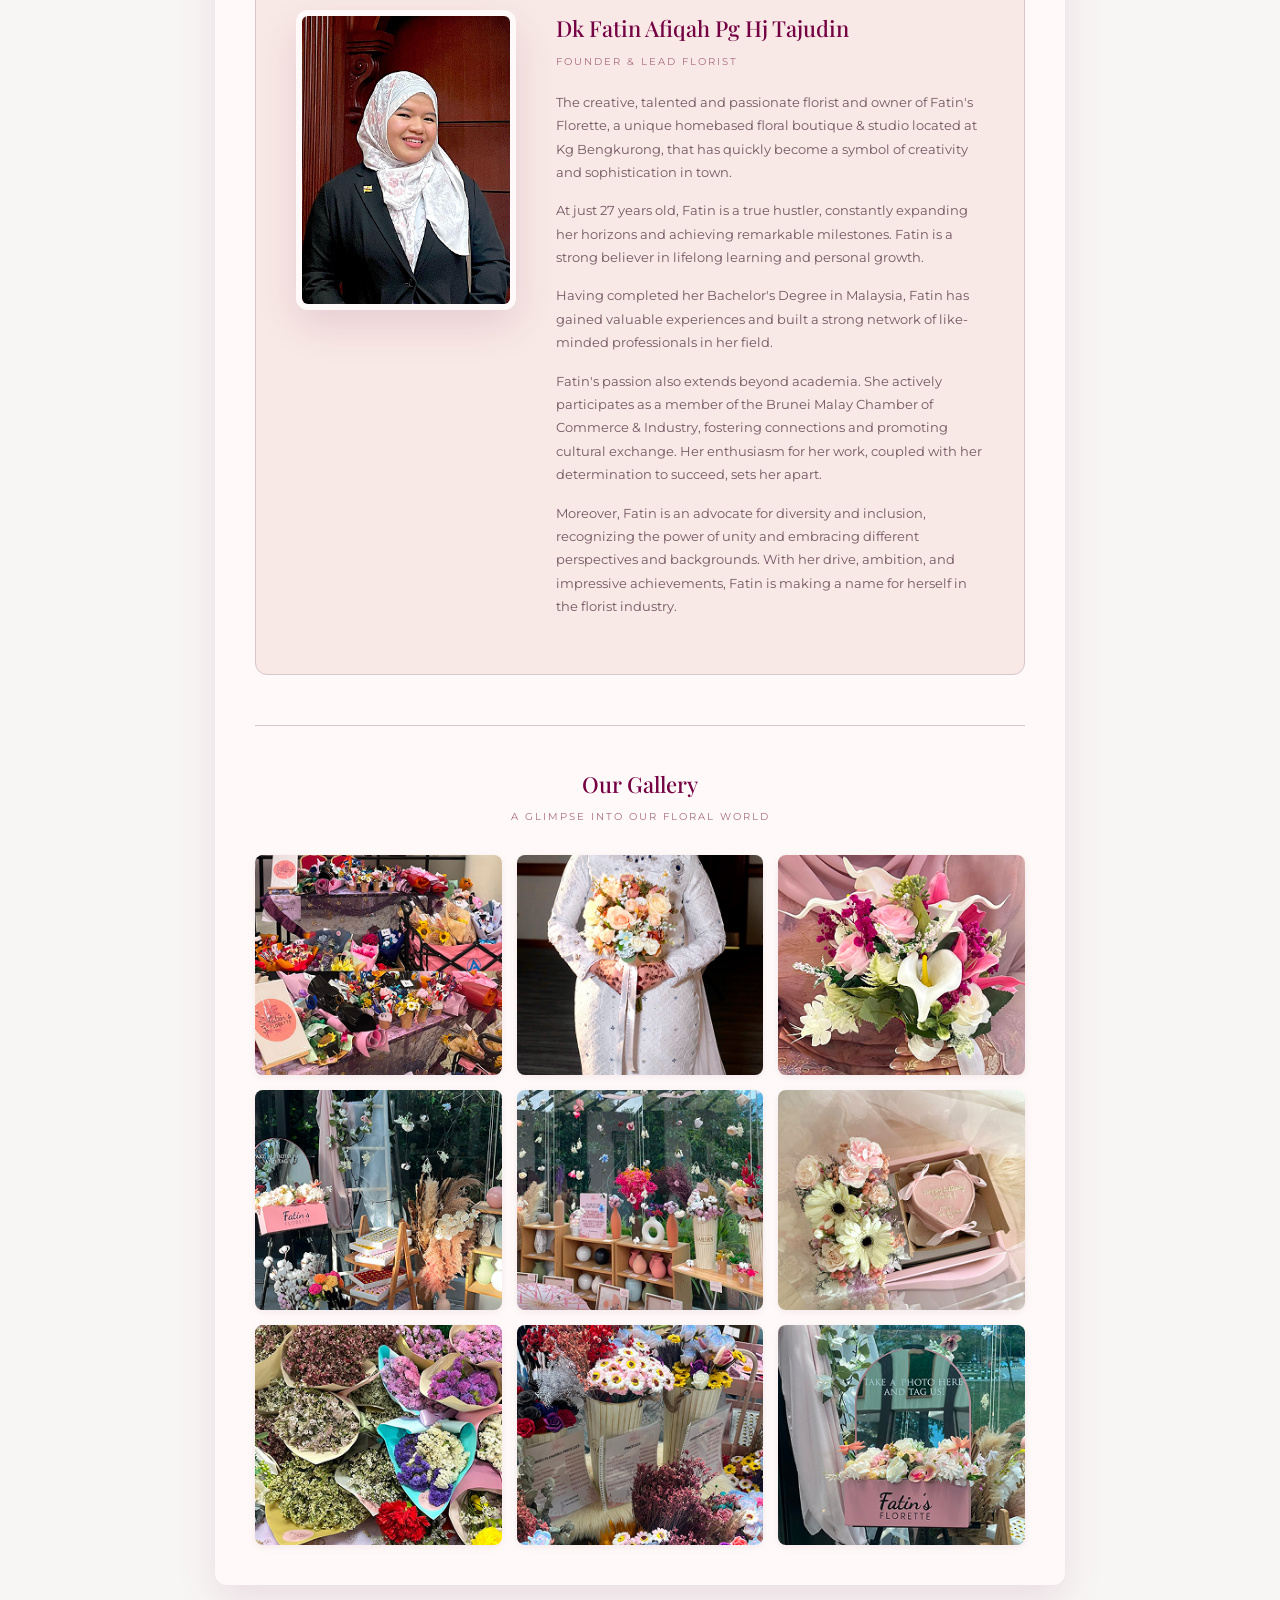
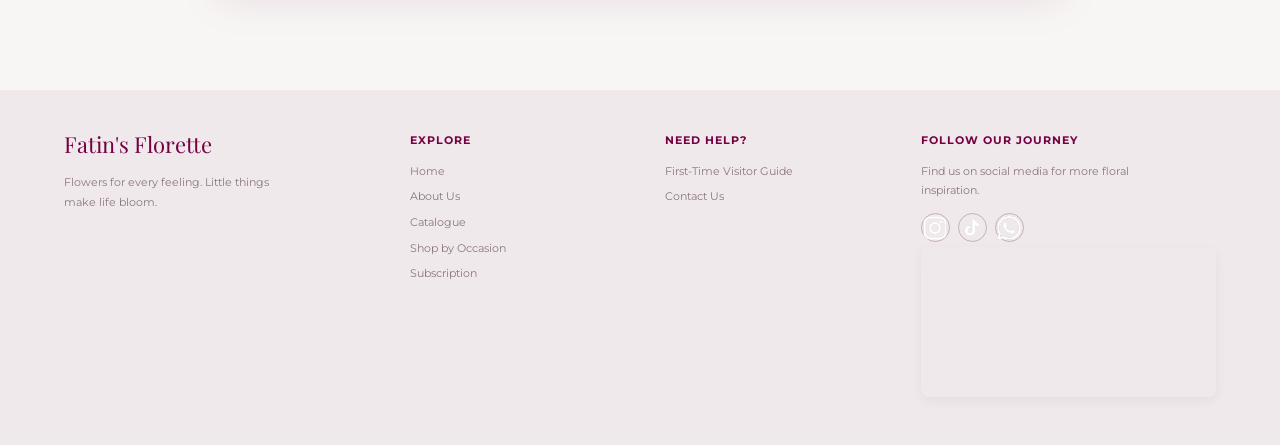
==== commit 0f2e91b6: "css search" ====
--- a/pages/aboutus.html
+++ b/pages/aboutus.html
@@ -11,6 +11,8 @@
 
     <link rel="stylesheet" href="../css/style.css">
     <link rel="stylesheet" href="../css/aboutus.css">
+    <link rel="stylesheet" href="../css/product.css">
+
 </head>
 <body>
 
@@ -55,13 +57,28 @@
             <a href="contact.html">Contact Us</a>
         </nav>
 
-        <div class="header-actions">
-            <button class="search-button" aria-label="Search">
-                <svg width="18" height="18" viewBox="0 0 24 24" fill="none" stroke="currentColor" stroke-width="2">
-                    <circle cx="11" cy="11" r="7"></circle>
-                    <line x1="21" y1="21" x2="16.65" y2="16.65"></line>
-                </svg>
-            </button>
+        <!-- Header actions -->
+
+<div class="header-actions">
+
+<div class="search-container">
+
+    <input
+        type="text"
+        id="globalSearch"
+        placeholder="Search anything..."
+    >
+
+    <button
+        class="search-button"
+        type="button"
+        aria-label="Open search"
+        onclick="toggleSearch()">
+        ⌕
+    </button>
+
+    </div>
+
                         <a href="cart.html" class="cart-link" aria-label="Shopping Cart" style="position: relative;">
                 <!-- Replace the SVG with your image -->
                 <img src="../images/cart.png.png" alt="Shopping Cart" class="cart-icon-img">
@@ -235,5 +252,6 @@
             });
         }
     </script>
+    <script src="../js/search.js"></script>
 </body>
 </html>
--- a/css/product.css
+++ b/css/product.css
@@ -0,0 +1,1303 @@
+@import url('https://fonts.googleapis.com/css2?family=Montserrat:wght@400;500;600;700&family=Playfair+Display:wght@400;500;600;700&display=swap');
+
+:root {
+    --burgundy: #740043;
+    --burgundy-dark: #5d0036;
+    --blush: #f8e9e6;
+    --rose: #d8c7ca;
+    --rose-button: #a54a70;
+    --text: #5d3d48;
+    --white: #fffaf9;
+    --page: #f8f6f5;
+    --line: #e5d8dc;
+    --muted: #8b777e
+}
+
+
+* {
+    box-sizing: border-box;
+    margin: 0;
+    padding: 0
+}
+
+html {
+    scroll-behavior: smooth;
+    scroll-padding-top: 24px
+}
+
+body {
+    background: var(--page);
+    color: var(--text);
+    font-family: 'Montserrat', Arial, sans-serif;
+    font-size: 14px;
+    line-height: 1.7
+}
+
+a {
+    color: inherit;
+    text-decoration: none
+}
+
+button,
+select,
+input {
+    font: inherit
+}
+
+button {
+    cursor: pointer
+}
+
+
+img {
+    display: block;
+    max-width: 100%
+}
+
+/* Existing Fatin's Florette header style */
+.site-header {
+    width: min(1320px, 91%);
+    max-width: none;
+    min-height: 74px;
+    margin: 4px auto 0;
+    padding: 10px 22px;
+    box-sizing: border-box;
+    background: var(--burgundy);
+    border-radius: 12px 12px 9px 9px;
+    display: flex;
+    align-items: center;
+    justify-content: space-between;
+    gap: 18px;
+    position: relative;
+    z-index: 10;
+}
+
+.logo {
+    flex: 0 0 auto;
+    display: inline-flex;
+    flex-direction: column;
+    align-items: flex-start;
+    line-height: 1.3
+}
+
+.logo-name {
+    color: var(--white);
+    font-family: 'Playfair Display', Georgia, serif;
+    font-size: 20px;
+    font-weight: 500
+}
+
+.logo-tagline {
+    margin-top: 4px;
+    color: #f6d8e2;
+    font-size: 8px;
+    letter-spacing: 1.3px;
+    text-transform: uppercase
+}
+
+.main-nav {
+    display: flex;
+    align-items: center;
+    justify-content: center;
+    gap: clamp(10px, 1.5vw, 22px)
+}
+
+.main-nav>a,
+.dropdown-toggle {
+    color: #fff5f7;
+    font-size: 10px;
+    text-transform: uppercase;
+    letter-spacing: .2px;
+    white-space: nowrap;
+    transition: opacity .2s
+}
+
+.main-nav>a:hover,
+.main-nav>a.active,
+.dropdown-toggle:hover,
+.dropdown-toggle.active {
+    opacity: .72
+}
+
+
+.nav-dropdown {
+    position: relative;
+    display: flex;
+    align-items: center
+}
+
+.dropdown-toggle {
+    display: flex;
+    align-items: center;
+    gap: 5px
+}
+
+.arrow {
+    font-size: 13px;
+    transition: transform .2s
+}
+
+.dropdown-menu {
+    display: none;
+    position: absolute;
+    top: 100%;
+    left: 0;
+    min-width: 180px;
+    padding: 8px 0;
+    background: var(--white);
+    border: 1px solid var(--rose);
+    border-radius: 8px;
+    box-shadow: 0 8px 20px #0002;
+    z-index: 100
+}
+
+
+.dropdown-menu a {
+    display: block;
+    padding: 10px 15px;
+    color: var(--text);
+    font-size: 12px;
+    white-space: nowrap
+}
+
+.dropdown-menu a:hover {
+    background: var(--blush);
+    color: var(--burgundy)
+}
+
+
+.nav-dropdown:hover .dropdown-menu,
+.nav-dropdown:focus-within .dropdown-menu {
+    display: block
+}
+
+.nav-dropdown:hover .arrow,
+.nav-dropdown:focus-within .arrow {
+    transform: rotate(180deg)
+}
+
+.header-actions {
+    display: flex;
+    align-items: center;
+    gap: 8px;
+    flex-shrink: 0
+}
+
+.search-button,
+.cart-link {
+    min-width: 34px;
+    height: 32px;
+    border: 0;
+    background: var(--rose-button);
+    color: white;
+    display: inline-flex;
+    align-items: center;
+    justify-content: center;
+    padding: 0 8px
+}
+
+/* SEARCH BAR */
+
+.search-container {
+    display: flex;
+    align-items: center;
+    gap: 5px;
+}
+
+/* Hide search input by default */
+.search-container input {
+    display: none;
+    width: 180px;
+    padding: 9px 12px;
+    border: 1px solid #740043;
+    border-radius: 20px;
+    outline: none;
+    background: white;
+    font-family: 'Montserrat', sans-serif;
+}
+
+/* Show input when activated */
+.search-container.active input {
+    display: block;
+}
+
+.search-button {
+    cursor: pointer;
+    border: none;
+    background: transparent;
+    font-size: 25px;
+}
+
+.cart-link {
+    border-radius: 0 7px 7px 0;
+    font-size: 12px;
+    gap: 5px
+}
+
+.search-button:hover,
+.cart-link:hover {
+    background: var(--burgundy-dark)
+}
+
+.menu-toggle {
+    display: none;
+    border: 0;
+    background: transparent;
+    cursor: pointer
+}
+
+.menu-toggle span {
+    display: block;
+    width: 22px;
+    height: 2px;
+    background: white;
+    margin: 4px 0
+}
+
+
+/* Catalogue */
+.catalog-page,
+.product-page {
+    width: min(1320px, 91%);
+    margin: 0 auto
+}
+
+.catalog-hero {
+    text-align: center;
+    padding: 55px 15px 36px
+}
+
+.eyebrow {
+    color: var(--rose-button);
+    font-size: 10px;
+    letter-spacing: 2px;
+    text-transform: uppercase;
+    margin-bottom: 8px
+}
+
+
+.catalog-hero h1,
+.product-info h1 {
+    font-family: 'Playfair Display', Georgia, serif;
+    font-weight: 400;
+    line-height: 1.2
+}
+
+.catalog-hero h1 {
+    font-size: clamp(34px, 4vw, 52px);
+    margin-bottom: 10px;
+    color: #3f2631
+}
+
+.catalog-hero>p:last-child {
+    color: var(--muted);
+    font-size: 13px
+}
+
+/* Catalog hero section */
+.catalog-hero {
+    position: relative;
+    text-align: center;
+    padding: 60px 20px;
+    overflow: hidden;
+    isolation: isolate;
+}
+
+/* Blurry floral background */
+.catalog-hero::before {
+    content: "";
+    position: absolute;
+    inset: -10px;
+
+    background-image:
+        linear-gradient(rgba(253, 248, 246, 0.45),
+            rgba(253, 248, 246, 0.45)),
+        url("../images/cover 2.jpeg");
+
+    background-size: cover;
+    background-position: center;
+    filter: blur(5px);
+
+    z-index: -1;
+}
+
+
+/* Keep the text clear */
+.catalog-hero h1,
+.catalog-hero p {
+    position: relative;
+}
+
+.catalog-toolbar {
+    display: flex;
+    align-items: center;
+    justify-content: space-between;
+    gap: 16px;
+    padding: 14px 20px;
+    margin-bottom: 42px;
+    background: #eee8e8;
+    border: 1px solid #eee2e5
+}
+
+.filter-group {
+    display: flex;
+    align-items: center;
+    gap: 10px 20px;
+    flex-wrap: wrap
+}
+
+.catalog-toolbar label {
+    display: flex;
+    align-items: center;
+    gap: 9px;
+    font-size: 11px;
+    color: var(--text)
+}
+
+.catalog-toolbar select {
+    border: 0;
+    background: transparent;
+    color: var(--text);
+    padding: 5px 3px;
+    outline-offset: 3px;
+    max-width: 150px
+}
+
+.search-panel {
+    padding: 16px;
+    margin: -25px 0 35px;
+    background: #fff;
+    border: 1px solid var(--line)
+}
+
+.search-panel label {
+    font-size: 12px;
+    margin-right: 10px
+}
+
+.search-panel input {
+    width: min(450px, 100%);
+    padding: 10px 12px;
+    border: 1px solid var(--line);
+    background: white;
+    color: var(--text)
+}
+
+.catalog-section {
+    margin-bottom: 54px;
+    scroll-margin-top: 25px
+}
+
+.section-heading {
+    display: flex;
+    align-items: end;
+    justify-content: space-between;
+    gap: 20px;
+    margin-bottom: 20px
+}
+
+.section-heading h2 {
+    font-family: 'Playfair Display', Georgia, serif;
+    font-size: clamp(25px, 2.5vw, 32px);
+    font-weight: 400;
+    color: #3f2631
+}
+
+.slider-controls {
+    display: flex;
+    gap: 8px
+}
+
+.slider-arrow {
+    width: 36px;
+    height: 36px;
+    border: 1px solid #cbb7bd;
+    background: transparent;
+    color: var(--burgundy);
+    border-radius: 50%;
+    font-size: 18px;
+    transition: .2s
+}
+
+
+.slider-arrow:hover {
+    background: var(--burgundy);
+    border-color: var(--burgundy);
+    color: white
+}
+
+.flower-slider {
+    display: grid;
+    grid-auto-flow: column;
+    grid-auto-columns: calc((100% - 54px)/4);
+    gap: 18px;
+    overflow-x: auto;
+    scroll-snap-type: x mandatory;
+    scroll-behavior: smooth;
+    padding-bottom: 10px;
+    scrollbar-width: thin;
+    scrollbar-color: #d8c7ca transparent
+}
+
+
+.flower-card {
+    min-width: 0;
+    scroll-snap-align: start
+}
+
+.flower-card-image {
+    display: block;
+    width: 100%;
+    aspect-ratio: 4/4.15;
+    overflow: hidden;
+    background: #eee5e6
+}
+
+
+.flower-card-image img,
+.product-image-wrap img,
+.recommendation-image img {
+    width: 100%;
+    height: 100%;
+    object-fit: cover;
+    transition: transform .35s ease
+}
+
+
+.flower-card-image:hover img,
+.recommendation-image:hover img {
+    transform: scale(1.035)
+}
+
+
+.flower-title-row {
+    display: flex;
+    align-items: center;
+    justify-content: space-between;
+    gap: 8px;
+    margin-top: 11px
+}
+
+.flower-name {
+    font-family: 'Playfair Display', Georgia, serif;
+    font-size: 19px;
+    line-height: 1.35
+}
+
+
+.heart-button {
+    border: 0;
+    background: transparent;
+    color: #78646c;
+    font-size: 25px;
+    line-height: 1;
+    padding: 0 2px
+}
+
+
+.heart-button.is-favourite {
+    color: var(--rose-button)
+}
+
+
+.card-heart {
+    font-size: 22px;
+    flex-shrink: 0
+}
+
+
+.flower-description {
+    font-size: 11px;
+    color: #7b6870;
+    line-height: 1.5;
+    min-height: 36px;
+    margin: 7px 0 10px
+}
+
+
+.flower-price {
+    font-size: 13px;
+    margin-bottom: 13px;
+    color: #49343c
+}
+
+.flower-actions {
+    display: grid;
+    grid-template-columns: 1.15fr .85fr;
+    gap: 5px
+}
+
+
+.button {
+    min-height: 38px;
+    display: inline-flex;
+    align-items: center;
+    justify-content: space-between;
+    gap: 8px;
+    padding: 9px 11px;
+    font-size: 9px;
+    letter-spacing: .35px;
+    transition: .2s
+}
+
+
+.button-outline {
+    border: 1px solid #bba7ad;
+    background: transparent;
+    color: var(--text)
+}
+
+
+.button-outline:hover {
+    background: var(--blush)
+}
+
+
+.button-rose {
+    border: 1px solid var(--rose-button);
+    background: var(--rose-button);
+    color: white
+}
+
+
+.button-rose:hover {
+    background: var(--burgundy);
+    border-color: var(--burgundy)
+}
+
+
+.button span {
+    font-size: 16px
+}
+
+
+.flower-grid {
+    display: grid;
+    grid-template-columns: repeat(4, minmax(0, 1fr));
+    gap: 32px 18px
+}
+
+
+.result-count {
+    font-size: 11px;
+    color: var(--muted)
+}
+
+
+.no-results {
+    padding: 25px;
+    background: white;
+    color: var(--muted)
+}
+
+
+
+/* Product details page */
+.breadcrumbs {
+    display: flex;
+    align-items: center;
+    gap: 10px;
+    padding: 25px 0 28px;
+    font-size: 11px;
+    color: var(--muted)
+}
+
+
+.breadcrumbs a:hover {
+    color: var(--rose-button)
+}
+
+
+.product-main {
+    display: grid;
+    grid-template-columns: minmax(0, 1.05fr) minmax(330px, .85fr);
+    gap: clamp(32px, 5vw, 72px);
+    align-items: start
+}
+
+
+.product-image-wrap {
+    aspect-ratio: 1/1.08;
+    overflow: hidden;
+    background: #eee5e6
+}
+
+
+.product-info {
+    padding-top: 7px
+}
+
+
+.product-info h1 {
+    font-size: clamp(32px, 3.2vw, 46px);
+    margin-bottom: 8px;
+    color: #3f2631
+}
+
+
+.product-price-row {
+    display: flex;
+    align-items: center;
+    justify-content: space-between;
+    margin-bottom: 22px
+}
+
+
+.product-price {
+    font-size: 17px
+}
+
+
+.product-options {
+    display: grid;
+    grid-template-columns: 1fr 1fr;
+    gap: 10px
+}
+
+
+.product-options label {
+    display: flex;
+    flex-direction: column;
+    gap: 7px;
+    font-size: 11px;
+    color: var(--text)
+}
+
+.product-options select {
+    width: 100%;
+    min-height: 40px;
+    padding: 0 9px;
+    border: 1px solid var(--line);
+    background: white;
+    color: var(--text);
+    font-size: 11px
+}
+
+
+.quantity-row {
+    display: flex;
+    align-items: center;
+    justify-content: space-between;
+    margin-top: 19px;
+    padding: 14px 0;
+    border-top: 1px solid var(--line);
+    font-size: 12px
+}
+
+
+.quantity-control {
+    display: flex;
+    align-items: center;
+    gap: 17px
+}
+
+
+.quantity-control button {
+    border: 0;
+    background: transparent;
+    font-size: 20px;
+    color: var(--text)
+}
+
+
+.button-dark {
+    width: 100%;
+    background: var(--burgundy);
+    border: 1px solid var(--burgundy);
+    margin-bottom: 5px;
+    color: white;
+    padding: 13px 16px;
+    font-size: 10px
+}
+
+
+.button-dark:hover {
+    background: var(--burgundy-dark)
+}
+
+
+.small-note {
+    min-height: 18px;
+    color: #65704c;
+    font-size: 11px;
+    margin: 7px 0
+}
+
+
+.accordion-list {
+    margin-top: 20px;
+    border-top: 1px solid var(--line)
+}
+
+
+.accordion-list details {
+    border-bottom: 1px solid var(--line)
+}
+
+
+.accordion-list summary {
+    display: flex;
+    align-items: center;
+    justify-content: space-between;
+    padding: 14px 0;
+    list-style: none;
+    cursor: pointer;
+    font-size: 12px
+}
+
+
+.accordion-list summary::-webkit-details-marker {
+    display: none
+}
+
+
+.accordion-list summary::after {
+    content: "+";
+    font-size: 17px;
+    color: var(--muted)
+}
+
+
+.accordion-list details[open] summary::after {
+    content: "−"
+}
+
+
+.accordion-list details p {
+    font-size: 11px;
+    line-height: 1.9;
+    color: var(--muted);
+    padding: 0 0 15px
+}
+
+
+.recommendations {
+    margin: 70px 0 80px
+}
+
+
+.recommendations .section-heading a {
+    font-size: 11px;
+    color: var(--muted)
+}
+
+
+.recommendation-grid {
+    display: grid;
+    grid-template-columns: repeat(4, minmax(0, 1fr));
+    gap: 18px
+}
+
+
+.recommendation-image {
+    display: block;
+    aspect-ratio: 1/1.05;
+    overflow: hidden;
+    background: #eee5e6
+}
+
+
+.recommendation-meta {
+    display: flex;
+    justify-content: space-between;
+    gap: 8px;
+    margin-top: 9px;
+    font-family: 'Playfair Display', Georgia, serif;
+    font-size: 15px
+}
+
+
+.recommendation-meta span {
+    font-family: 'Montserrat', Arial, sans-serif;
+    font-size: 11px;
+    white-space: nowrap
+}
+
+
+.product-options {
+    display: grid;
+    grid-template-columns: 1fr 1fr;
+    gap: 14px;
+    align-items: start;
+}
+
+.product-option-column {
+    display: flex;
+    flex-direction: column;
+    gap: 15px;
+    min-width: 0;
+}
+
+.product-option-column > label {
+    display: block;
+    width: 100%;
+}
+
+.custom-message {
+    width: 100%;
+}
+
+.custom-message label {
+    display: block;
+    margin-bottom: 8px;
+}
+
+.custom-message textarea {
+    width: 100%;
+    min-height: 100px;
+    padding: 12px;
+    box-sizing: border-box;
+    background: #fffaf9;
+    border: 1px solid #e5cfd5;
+    font-family: 'Montserrat', sans-serif;
+    font-size: 13px;
+    resize: vertical;
+}
+
+.custom-message small {
+    display: block;
+    text-align: right;
+    color: #740043;
+    font-size: 11px;
+    margin-top: 5px;
+}
+
+
+/* Occasion Page */
+.occasion-page {
+    width: min(1320px, 91%);
+    margin: 0 auto;
+    padding-bottom: 60px;
+}
+
+/* Match the Catalogue filter bar */
+.occasion-page 
+.occasion-toolbar {
+    display: flex;
+    align-items: center;
+    justify-content: flex-start;
+    flex-wrap: wrap;
+    gap: 16px;
+    padding: 14px 20px;
+    margin-bottom: 42px;
+    background: #eee8e8;
+    border: 1px solid #eee2e5;
+}
+
+/* Keep each label and dropdown together */
+.occasion-page .occasion-toolbar .filter-group {
+    display: flex;
+    align-items: center;
+    gap: 10px 20px;
+    flex-wrap: wrap;
+}
+
+.occasion-sort .filter-group {
+    margin-left: auto;
+}
+
+/* Match Catalogue labels */
+.occasion-page .occasion-toolbar label {
+    display: flex;
+    align-items: center;
+    gap: 9px;
+    font-size: 11px;
+    color: var(--text);
+}
+
+/* Match Catalogue dropdowns */
+.occasion-page .occasion-toolbar select {
+    border: 0;
+    background: transparent;
+    color: var(--text);
+    padding: 5px 3px;
+    outline-offset: 3px;
+    max-width: 150px;
+}
+
+/* Occasion product layout */
+.occasion-section-heading {
+    margin-top: 30px;
+}
+
+.occasion-page .flower-grid {
+    display: grid;
+    grid-template-columns: repeat(4, minmax(0, 1fr));
+    gap: 30px 18px;
+    align-items: start;
+}
+
+.occasion-page .flower-card {
+    min-width: 0;
+}
+
+.occasion-page .flower-card-image {
+    display: block;
+    overflow: hidden;
+}
+
+.occasion-page .flower-card-image img {
+    width: 100%;
+    height: 100%;
+    object-fit: cover;
+    display: block;
+}
+
+.occasion-more {
+    display: flex;
+    justify-content: center;
+    margin: 40px 0;
+}
+
+.occasion-more button:disabled {
+    display: none;
+}
+
+.occasion-message {
+    grid-column: 1 / -1;
+    text-align: center;
+    padding: 35px 10px;
+}
+
+/* Footer */
+.site-footer {
+    margin-top: 45px;
+    background: #f0e9eb;
+    padding: 36px max(5%, calc((100% - 1320px)/2)) 18px
+}
+
+
+.footer-main {
+    display: grid;
+    grid-template-columns: 1.4fr 1fr 1fr 1.3fr;
+    gap: 28px;
+    padding-bottom: 30px
+}
+
+
+.footer-logo {
+    font-family: 'Playfair Display', Georgia, serif;
+    font-size: 22px;
+    color: var(--burgundy)
+}
+
+
+.footer-brand p,
+.footer-social p {
+    font-size: 11px;
+    color: var(--muted);
+    line-height: 1.8;
+    margin-top: 10px
+}
+
+
+.footer-links h3,
+.footer-social h3 {
+    font-size: 11px;
+    text-transform: uppercase;
+    letter-spacing: 1px;
+    margin: 5px 0 12px;
+    color: var(--burgundy)
+}
+
+
+.footer-links a {
+    display: block;
+    font-size: 11px;
+    color: var(--muted);
+    margin: 7px 0
+}
+
+
+.footer-links a:hover {
+    color: var(--burgundy)
+}
+
+
+.footer-icons {
+    display: flex;
+    gap: 8px;
+    margin-top: 12px
+}
+
+
+.footer-icons a {
+    display: grid;
+    place-items: center;
+    width: 29px;
+    height: 29px;
+    border: 1px solid #c7aeb7;
+    border-radius: 50%;
+    font-size: 9px;
+    color: var(--burgundy)
+}
+
+
+.footer-bottom {
+    display: flex;
+    justify-content: space-between;
+    gap: 15px;
+    border-top: 1px solid #ddcfd4;
+    padding-top: 15px;
+    font-size: 10px;
+    color: var(--muted)
+}
+
+
+.footer-bottom a:hover {
+    color: var(--burgundy)
+}
+
+@media(max-width:1100px) {
+    .site-header {
+        gap: 12px;
+        padding: 10px 16px
+    }
+
+    .main-nav {
+        gap: 10px
+    }
+
+    .main-nav>a,
+    .dropdown-toggle {
+        font-size: 9px
+    }
+
+    .logo-name {
+        font-size: 18px
+    }
+
+    .flower-slider {
+        grid-auto-columns: calc((100% - 36px)/3)
+    }
+
+    .flower-grid {
+        grid-template-columns: repeat(3, minmax(0, 1fr))
+    }
+
+}
+
+@media(max-width:820px) {
+
+    .site-header {
+        flex-wrap: wrap
+    }
+
+    .menu-toggle {
+        display: block;
+        order: 3
+    }
+
+    .header-actions {
+        margin-left: auto
+    }
+
+    .main-nav {
+        display: none;
+        order: 4;
+        width: 100%;
+        align-items: stretch;
+        flex-direction: column;
+        gap: 0;
+        padding: 8px 0
+    }
+
+    .main-nav.nav-open {
+        display: flex
+    }
+
+    .main-nav>a,
+    .dropdown-toggle {
+        display: flex;
+        width: 100%;
+        padding: 11px 5px;
+        font-size: 11px
+    }
+
+    .nav-dropdown {
+        display: block
+    }
+
+    .dropdown-toggle {
+        justify-content: space-between
+    }
+
+    .dropdown-menu {
+        position: static;
+        box-shadow: none;
+        border-radius: 5px;
+        margin: 0 0 5px 10px;
+        min-width: 0
+    }
+
+    .nav-dropdown:hover .dropdown-menu {
+        display: none
+    }
+
+    .nav-dropdown:focus-within .dropdown-menu {
+        display: block
+    }
+
+    .product-main {
+        grid-template-columns: 1fr 1fr;
+        gap: 25px
+    }
+
+    .footer-main {
+        grid-template-columns: 1fr 1fr
+    }
+}
+
+
+@media(max-width:600px) {
+    .site-header {
+        width: calc(100% - 24px);
+        margin-top: 12px;
+        padding: 10px 14px
+    }
+
+    .catalog-page,
+    .product-page {
+        width: 91%
+    }
+
+    .catalog-hero {
+        padding: 42px 5px 28px
+    }
+
+    .catalog-toolbar {
+        align-items: flex-start;
+        flex-direction: column;
+        padding: 12px;
+        margin-bottom: 30px
+    }
+
+    .filter-group {
+        gap: 8px 12px
+    }
+
+    .catalog-toolbar label {
+        font-size: 10px
+    }
+
+    .catalog-toolbar select {
+        font-size: 10px;
+        max-width: 125px
+    }
+
+    .catalog-section {
+        margin-bottom: 40px
+    }
+
+    .flower-slider {
+        grid-auto-columns: calc((100% - 14px)/2);
+        gap: 14px
+    }
+
+    .flower-name {
+        font-size: 17px
+    }
+
+    .flower-description {
+        font-size: 10px
+    }
+
+    .flower-actions {
+        grid-template-columns: 1fr
+    }
+
+    .button {
+        min-height: 34px
+    }
+
+    .flower-grid {
+        grid-template-columns: repeat(2, minmax(0, 1fr));
+        gap: 25px 12px
+    }
+
+    .product-main {
+        grid-template-columns: 1fr;
+        gap: 22px
+    }
+
+    .product-image-wrap {
+        aspect-ratio: 1/1
+    }
+
+    .product-info {
+        padding-top: 0
+    }
+
+    .breadcrumbs {
+        padding: 20px 0
+    }
+
+    .recommendations {
+        margin: 48px 0
+    }
+
+    .recommendation-grid {
+        grid-template-columns: repeat(2, minmax(0, 1fr));
+        gap: 22px 12px
+    }
+
+    .recommendation-meta {
+        font-size: 13px;
+        flex-wrap: wrap
+    }
+
+    .footer-main {
+        grid-template-columns: 1fr 1fr;
+        gap: 22px 14px
+    }
+
+    .footer-bottom {
+        font-size: 9px
+    }
+}
+
+@media(max-width:380px) {
+    .flower-slider {
+        grid-auto-columns: 80%
+    }
+
+    .product-options {
+        grid-template-columns: 1fr
+    }
+}
+
+
+/* Tablet */
+@media (max-width: 1000px) {
+    .occasion-page .flower-grid {
+        grid-template-columns: repeat(3, minmax(0, 1fr));
+    }
+}
+
+/* Mobile */
+@media (max-width: 600px) {
+    .occasion-page .occasion-toolbar {
+        align-items: flex-start;
+        flex-direction: column;
+        padding: 12px;
+        margin-bottom: 30px;
+    }
+
+    .occasion-page .occasion-toolbar .filter-group {
+        gap: 8px 12px;
+    }
+
+    .occasion-page .occasion-toolbar label {
+        font-size: 10px;
+    }
+
+    .occasion-page .occasion-toolbar select {
+        font-size: 10px;
+        max-width: 125px;
+    }
+
+    .occasion-page .flower-grid {
+        grid-template-columns: repeat(2, minmax(0, 1fr));
+        gap: 25px 12px;
+    }
+}
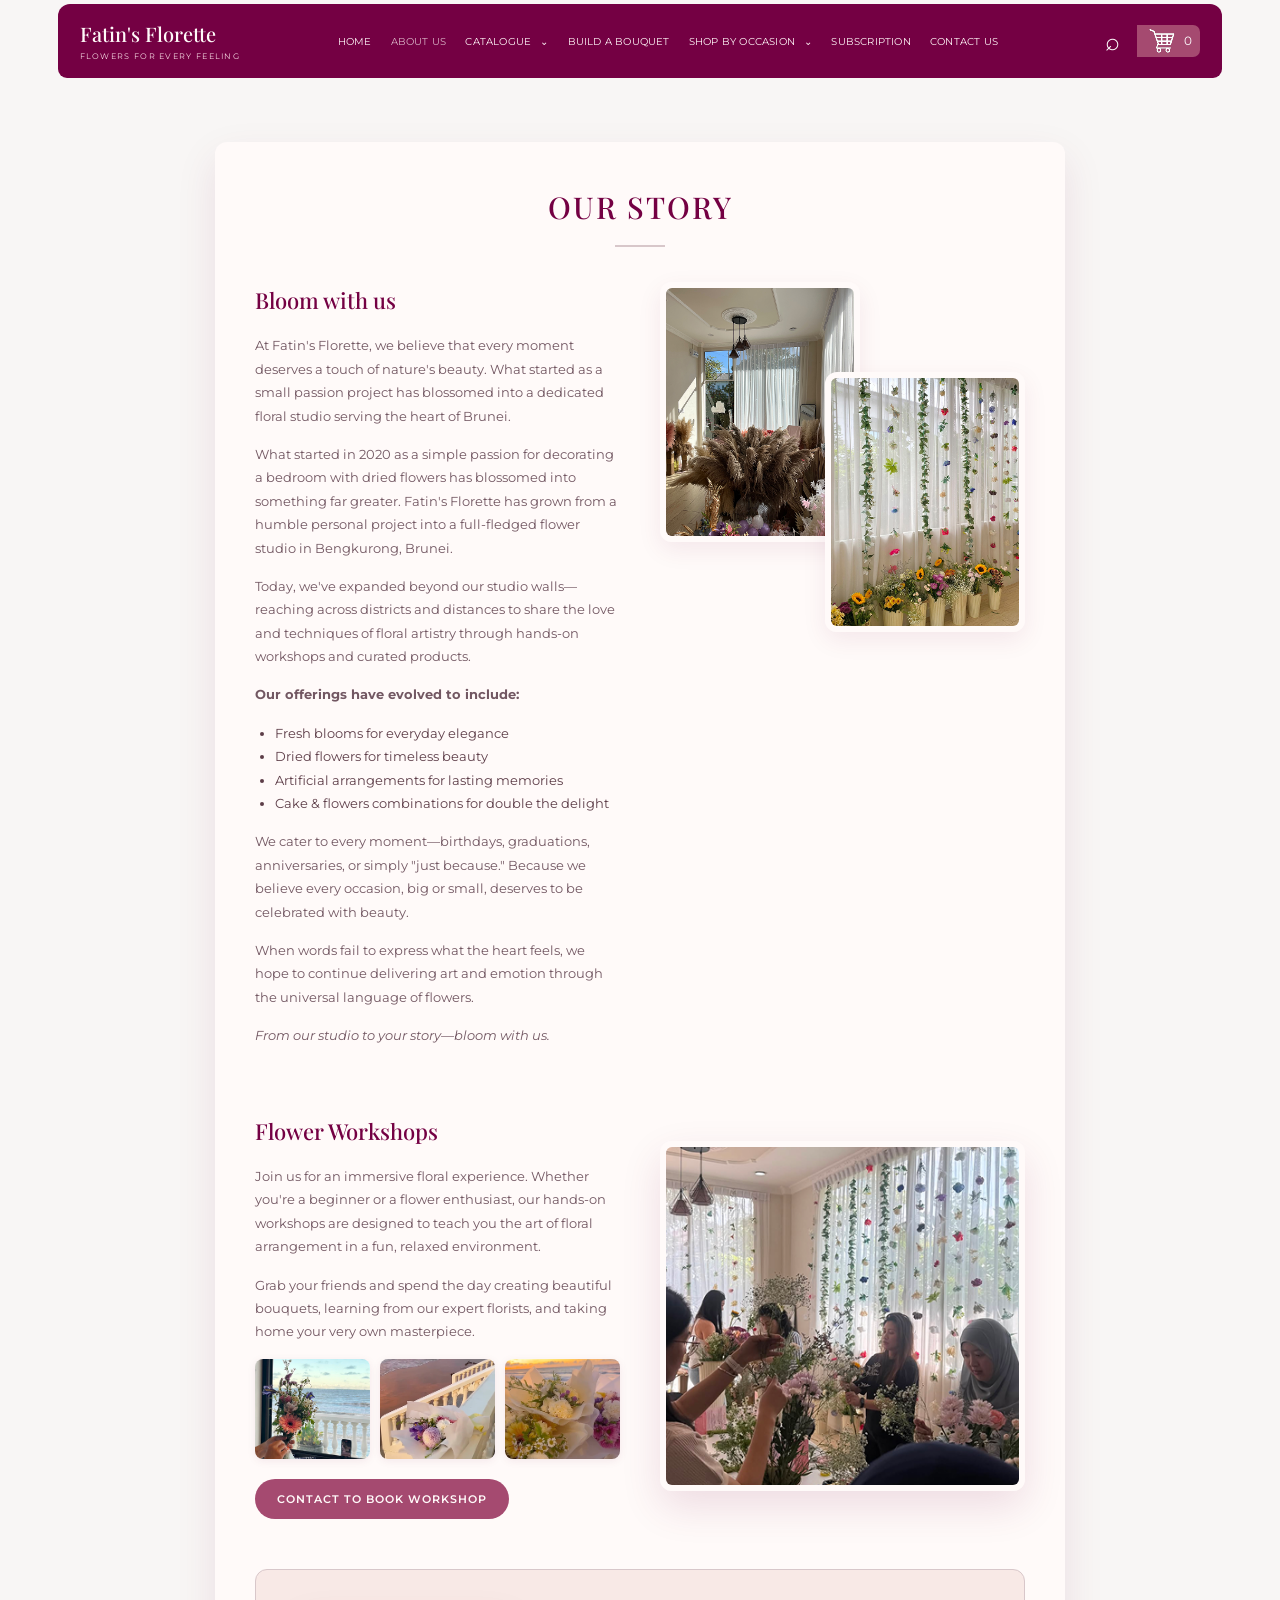
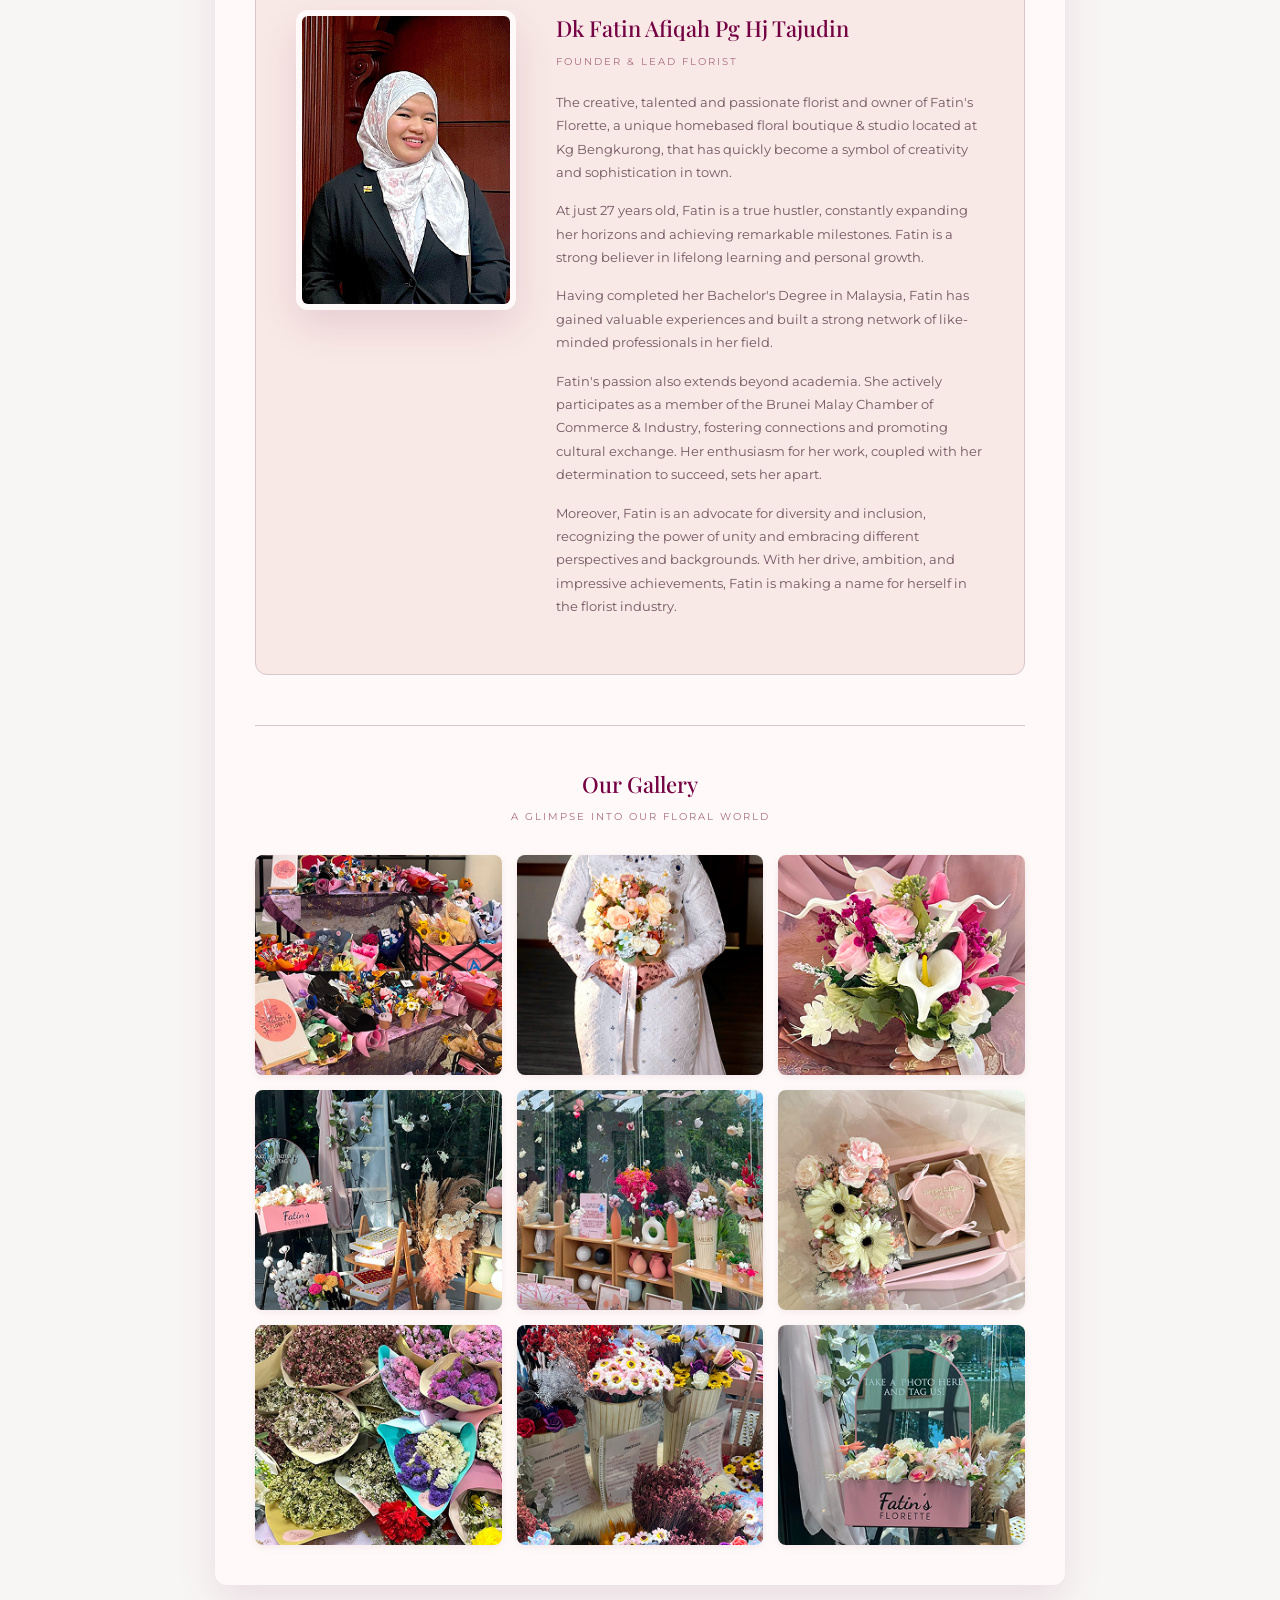
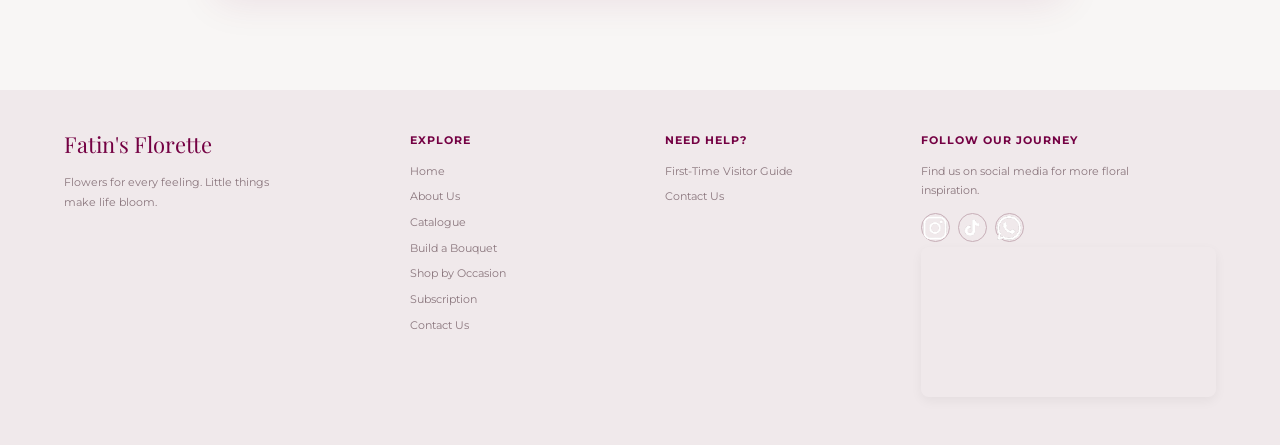
==== commit 6136683b: "footer" ====
--- a/pages/aboutus.html
+++ b/pages/aboutus.html
@@ -50,6 +50,8 @@
                     <a href="occasional.html">Anniversary</a>
                     <a href="occasional.html">Graduation</a>
                     <a href="occasional.html">Wedding</a>
+                    <a href="occasional.html">Teacher's Day</a>
+                    <a href="occasional.html">Mother's Day</a>
                 </div>
             </div>
 
@@ -201,8 +203,10 @@
                 <a href="../index.html">Home</a>
                 <a href="aboutus.html">About Us</a>
                 <a href="catalog.html">Catalogue</a>
+                <a href="custom.bouquet.html">Build a Bouquet</a>
                 <a href="occasional.html">Shop by Occasion</a>
                 <a href="subscription.html">Subscription</a>
+                <a href="contact.html">Contact Us</a>
             </div>
 
             <div class="footer-links">
--- a/css/style.css
+++ b/css/style.css
@@ -167,11 +167,6 @@
     padding: 0 8px
 }
 
-.search-button {
-    border-radius: 7px 0 0 7px;
-    font-size: 22px
-}
-
 .cart-link {
     border-radius: 0 7px 7px 0;
     font-size: 12px;
@@ -269,7 +264,7 @@
 ========================================= */
 
 .hero {
-    width: min(1320px, 91%);
+    width: min(100% - 40px, 1120px);
     min-height: clamp(360px, 43vw, 500px);
     margin: 0 auto;
 
